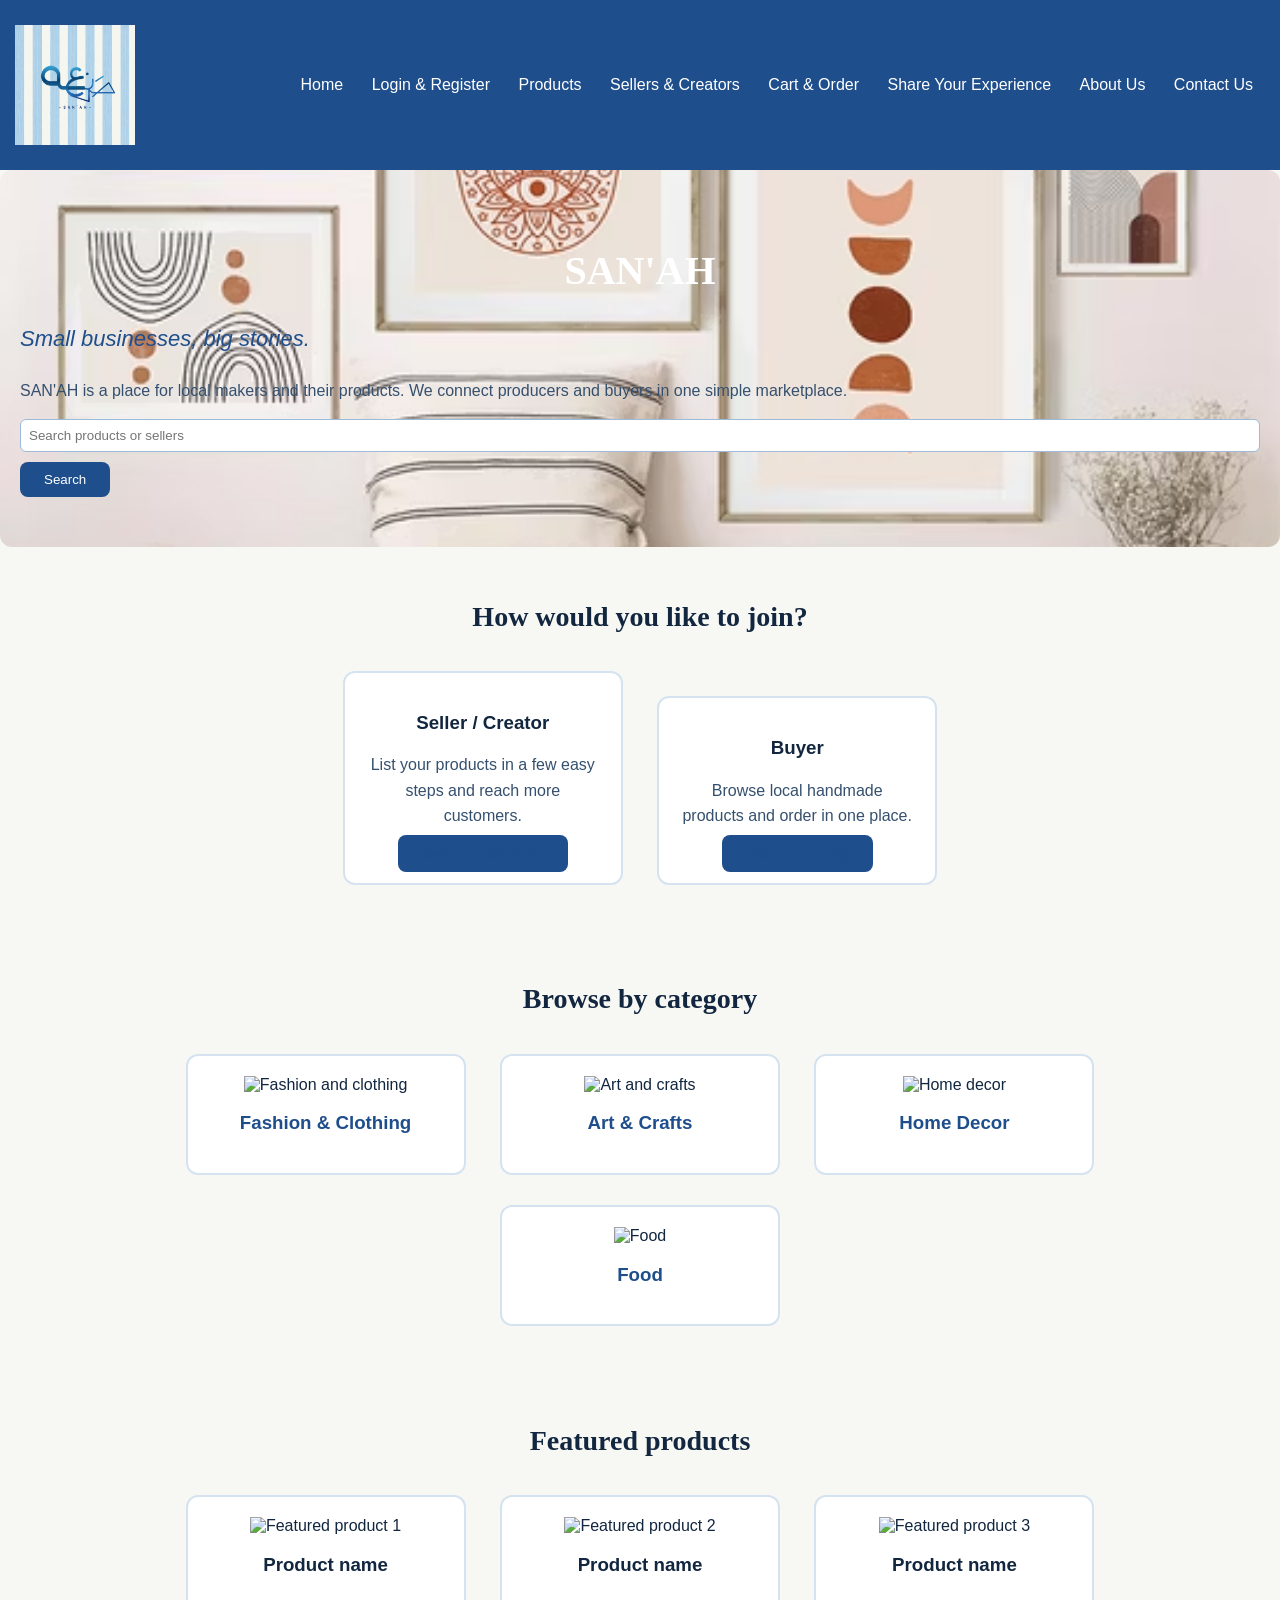
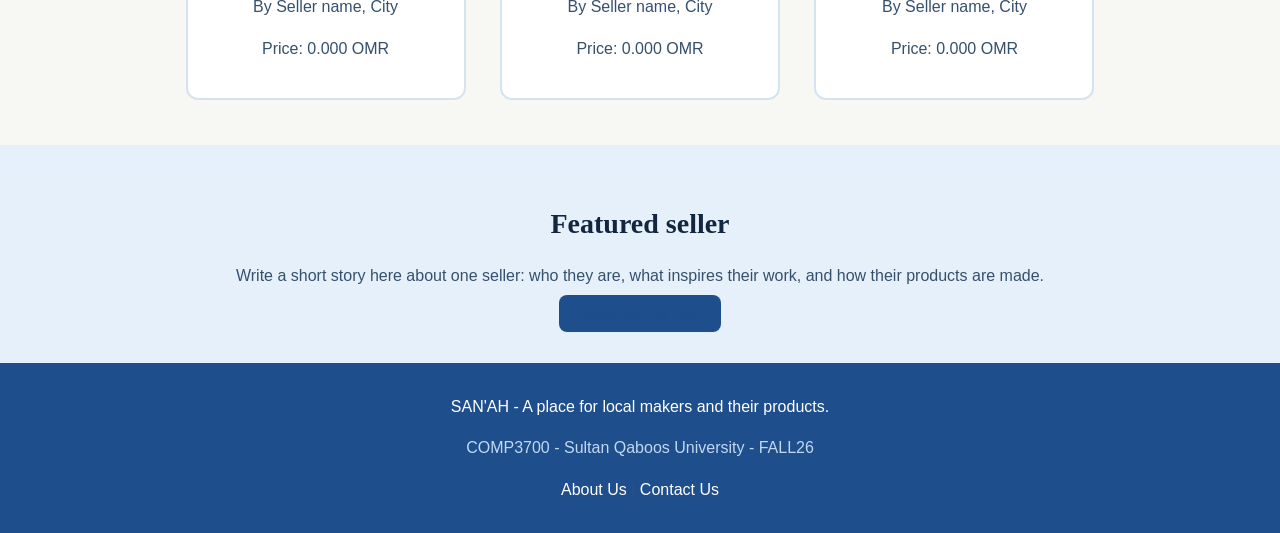
==== index.html @ ded49c96 "Add files via upload" ====
<!DOCTYPE html>
<html lang="en">
<head>
  <meta charset="UTF-8">
  <meta name="viewport" content="width=device-width, initial-scale=1">
  <title>SAN'AH - Home</title>
  
  <!-- CSS خارجي: الملف الذي كتبناه -->
  <link rel="stylesheet" href="style.css">

  <!-- CSS داخلي: تنسيق خاص بهذه الصفحة فقط -->
  <style>
    .slogan {
      font-size: 22px;
      color: #1F4E8C;
      font-style: italic;
    }
    .section {
      padding: 30px 20px;
      text-align: center;
    }
  </style>
</head>

<body>

  
  <header>
  <a href="index.html">
    <img id="logo" src="logo.png" alt="SAN'AH logo">
  </a>

  <nav>
    <ul>
      <li><a href="index.html">Home</a></li>
      <li><a href="login_and_register.html">Login &amp; Register</a></li>
      <li><a href="products.html">Products</a></li>
      <li><a href="sellers_and_creators.html">Sellers &amp; Creators</a></li>
      <li><a href="cart_and_order.html">Cart &amp; Order</a></li>
      <li><a href="share_your_experience.html">Share Your Experience</a></li>
      <li><a href="about_us.html">About Us</a></li>
      <li><a href="contact_us.html">Contact Us</a></li>
    </ul>
  </nav>
</header>

  <!-- ========== Main Part ========== -->
  <div class="title-box">
    <h1>SAN'AH</h1>
    <p class="slogan">Small businesses, big stories.</p>
    <p>
      SAN'AH is a place for local makers and their products. We connect
      producers and buyers in one simple marketplace.
    </p>

    <!-- نموذج البحث: يرسل البيانات إلى httpbin -->
    <form action="https://httpbin.org/get" method="get">
      <input type="text" name="search" placeholder="Search products or sellers">
      <input type="submit" value="Search">
    </form>
  </div>

  <!-- ========== بطاقتا الدخول ========== -->
  <div class="section">
    <h2>How would you like to join?</h2>

    <div class="card">
      <h3>Seller / Creator</h3>
      <p>List your products in a few easy steps and reach more customers.</p>
      <a class="button" href="login.html">Sell with SAN'AH</a>
    </div>

    <div class="card">
      <h3>Buyer</h3>
      <p>Browse local handmade products and order in one place.</p>
      <a class="button" href="login.html">Start shopping</a>
    </div>
  </div>

  <!-- ========== التصنيفات ========== -->
  <div class="section">
    <h2>Browse by category</h2>

    <div class="card">
      <img src="images/fashion.jpg" alt="Fashion and clothing">
      <h3><a href="products.html">Fashion &amp; Clothing</a></h3>
    </div>

    <div class="card">
      <img src="images/art.jpg" alt="Art and crafts">
      <h3><a href="products.html">Art &amp; Crafts</a></h3>
    </div>

    <div class="card">
      <img src="images/decor.jpg" alt="Home decor">
      <h3><a href="products.html">Home Decor</a></h3>
    </div>

    <div class="card">
      <img src="images/food.jpg" alt="Food">
      <h3><a href="products.html">Food</a></h3>
    </div>
  </div>

  <!-- ========== المنتجات المميزة ========== -->
  <div class="section">
    <h2>Featured products</h2>

    <div class="card">
      <img src="images/product1.jpg" alt="Featured product 1">
      <h3>Product name</h3>
      <p>By Seller name, City</p>
      <p>Price: 0.000 OMR</p>
    </div>

    <div class="card">
      <img src="images/product2.jpg" alt="Featured product 2">
      <h3>Product name</h3>
      <p>By Seller name, City</p>
      <p>Price: 0.000 OMR</p>
    </div>

    <div class="card">
      <img src="images/product3.jpg" alt="Featured product 3">
      <h3>Product name</h3>
      <p>By Seller name, City</p>
      <p>Price: 0.000 OMR</p>
    </div>
  </div>

  <!-- ========== Featured seller ========== -->
  <div class="hero">
    <h2>Featured seller</h2>
    <p>
      Write a short story here about one seller: who they are, what inspires
      their work, and how their products are made.
    </p>
    <a class="button" href="sellers.html">Meet our sellers</a>
  </div>

  <!-- ========== Footer ========== -->
  <footer>
    <p style="color: #FFFFFF;">SAN'AH - A place for local makers and their products.</p>
    <p style="color: #BFD9F2;">COMP3700 - Sultan Qaboos University - FALL26</p>
    <p><a href="about.html">About Us</a> | <a href="contact.html">Contact Us</a></p>
  </footer>

</body>
</html>
---- style.css ----
/* ==========================================
   SAN'AH - ملف التنسيق (نسخة مبسطة)
   يُضاف في كل صفحة:
   <link rel="stylesheet" href="style.css">
   ========================================== */

/* 1) Universal selector: يطبق على كل العناصر */
* {
  box-sizing: border-box;
}

.title-box {
  background-image: url("title-bg.jpg");
  background-size: cover;
  background-position: center;
  background-repeat: no-repeat;
  background-color: #1F4E8C;
  padding: 50px 20px;
  border-radius: 12px;
}

.title-box h1 {
  color: #FFFFFF;
}

/* 2) Element selector: يطبق على وسم HTML */
body {
  font-family: Arial, sans-serif;   /* خط */
  font-size: 16px;
  color: #12263F;                   /* لون */
  background-color: #F7F8F4;        /* خلفية */
  margin: 0;
}

h1 {
  font-family: Georgia, serif;
  font-size: 40px;
  color: #1F4E8C;
  text-align: center;               /* نص */
}

h2 {
  font-family: Georgia, serif;
  font-size: 28px;
  color: #12263F;
}

p {
  line-height: 1.6;
  color: #35506E;
}

img {
  max-width: 100%;
  height: auto;
}

/* 3) ID selector: يطبق على عنصر واحد id="logo" */
#logo {
  width: 120px;
  margin: 10px auto;
  display: block;
}

/* 4) Class selector: يطبق على أي عنصر class="card" */
.card {
  background-color: #FFFFFF;
  border: 2px solid #D5E3F1;
  border-radius: 12px;
  padding: 20px;
  margin: 15px;
  width: 280px;
  display: inline-block;
}

.hero {
  background-color: #E6F0FA;
  padding: 40px 20px;
  text-align: center;
}

.button {
  background-color: #1F4E8C;
  color: #FFFFFF;
  padding: 10px 24px;
  border: none;
  border-radius: 8px;
}

/* 5) Grouping selector: عدة عناصر بنفس التنسيق */
header, footer {
  background-color: #1F4E8C;
  color: #FFFFFF;
  padding: 15px;
  text-align: center;
}

header {
  display: flex;
  align-items: center;
  justify-content: space-between;
  flex-wrap: wrap;
}

/* 6) Descendant selector: عنصر داخل عنصر آخر */
nav ul {
  list-style-type: none;            /* قائمة */
  margin: 0;
  padding: 0;
  text-align: center;
}

nav ul li {
  display: inline-block;
  margin: 0 12px;
}

/* 7) Attribute selector: حسب نوع الحقل */
input[type="text"], input[type="email"], textarea {
  width: 100%;
  padding: 8px;
  border: 1px solid #9DBBD9;
  border-radius: 6px;
  margin-bottom: 10px;
}

input[type="submit"] {
  background-color: #1F4E8C;
  color: #FFFFFF;
  padding: 10px 24px;
  border: none;
  border-radius: 8px;
}

/* 8) أحداث الروابط (Pseudo-class) */
a:link    { color: #1F4E8C; text-decoration: none; }        /* رابط عادي */
a:visited { color: #6B4FA0; }                               /* بعد الزيارة */
a:hover   { color: #12263F; text-decoration: underline; }   /* عند تمرير الماوس */
a:active  { color: #7FA6CC; }                               /* عند الضغط */

/* روابط القائمة والتذييل بلون أبيض */
header a:link, header a:visited, footer a:link, footer a:visited {
  color: #FFFFFF;
}

/* 9) Pseudo-element: إضافة نجمة بعد الحقل المطلوب */
.required::after {
  content: " *";
  color: red;
}

/* 10) الجداول */
table {
  width: 100%;
  border-collapse: collapse;
  background-color: #FFFFFF;
}

th {
  background-color: #1F4E8C;
  color: #FFFFFF;
  padding: 10px;
  border: 1px solid #9DBBD9;
}

td {
  padding: 10px;
  border: 1px solid #9DBBD9;
  text-align: center;
}

tr:nth-child(even) {
  background-color: #E6F0FA;
}

/* 11) تصميم متجاوب للجوال */
@media (max-width: 600px) {
  .card {
    width: 100%;
    margin: 10px 0;
  }
  nav ul li {
    display: block;
    margin: 8px 0;
  }
  h1 {
    font-size: 30px;
  }
}
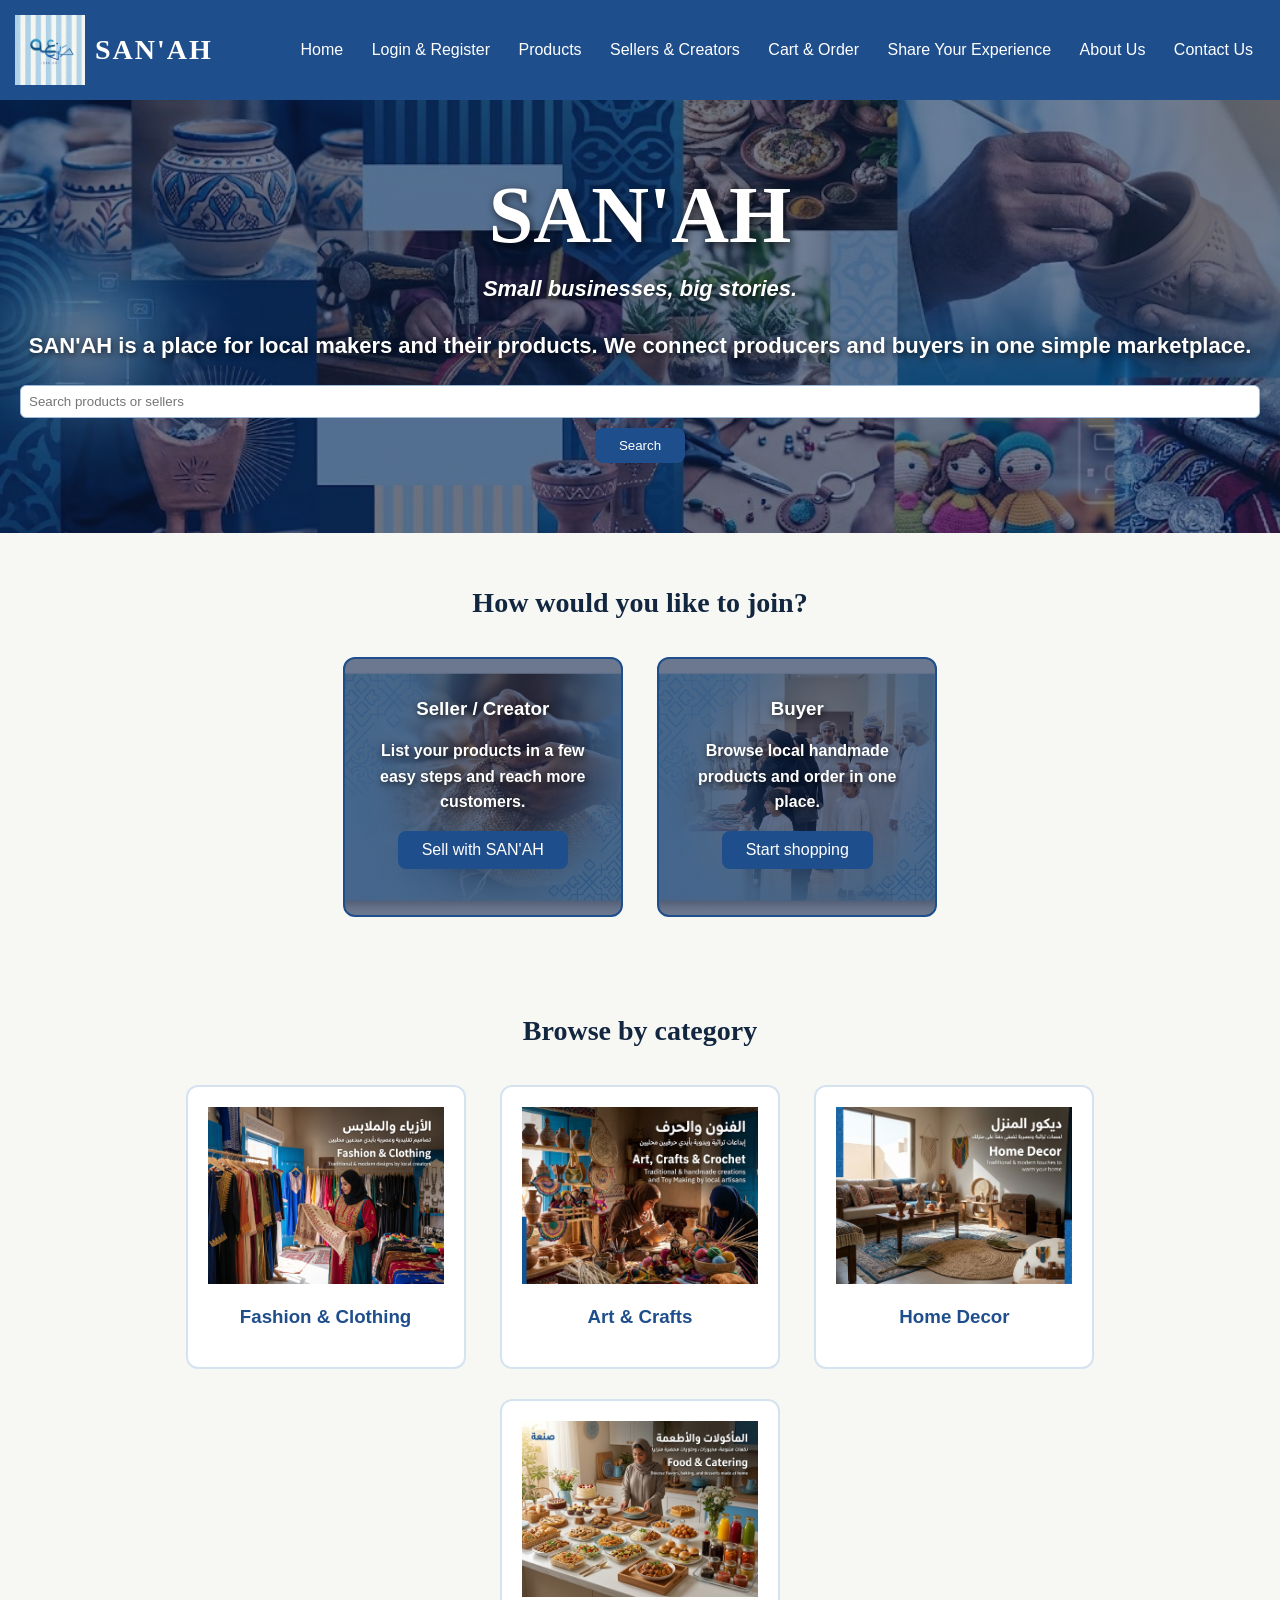
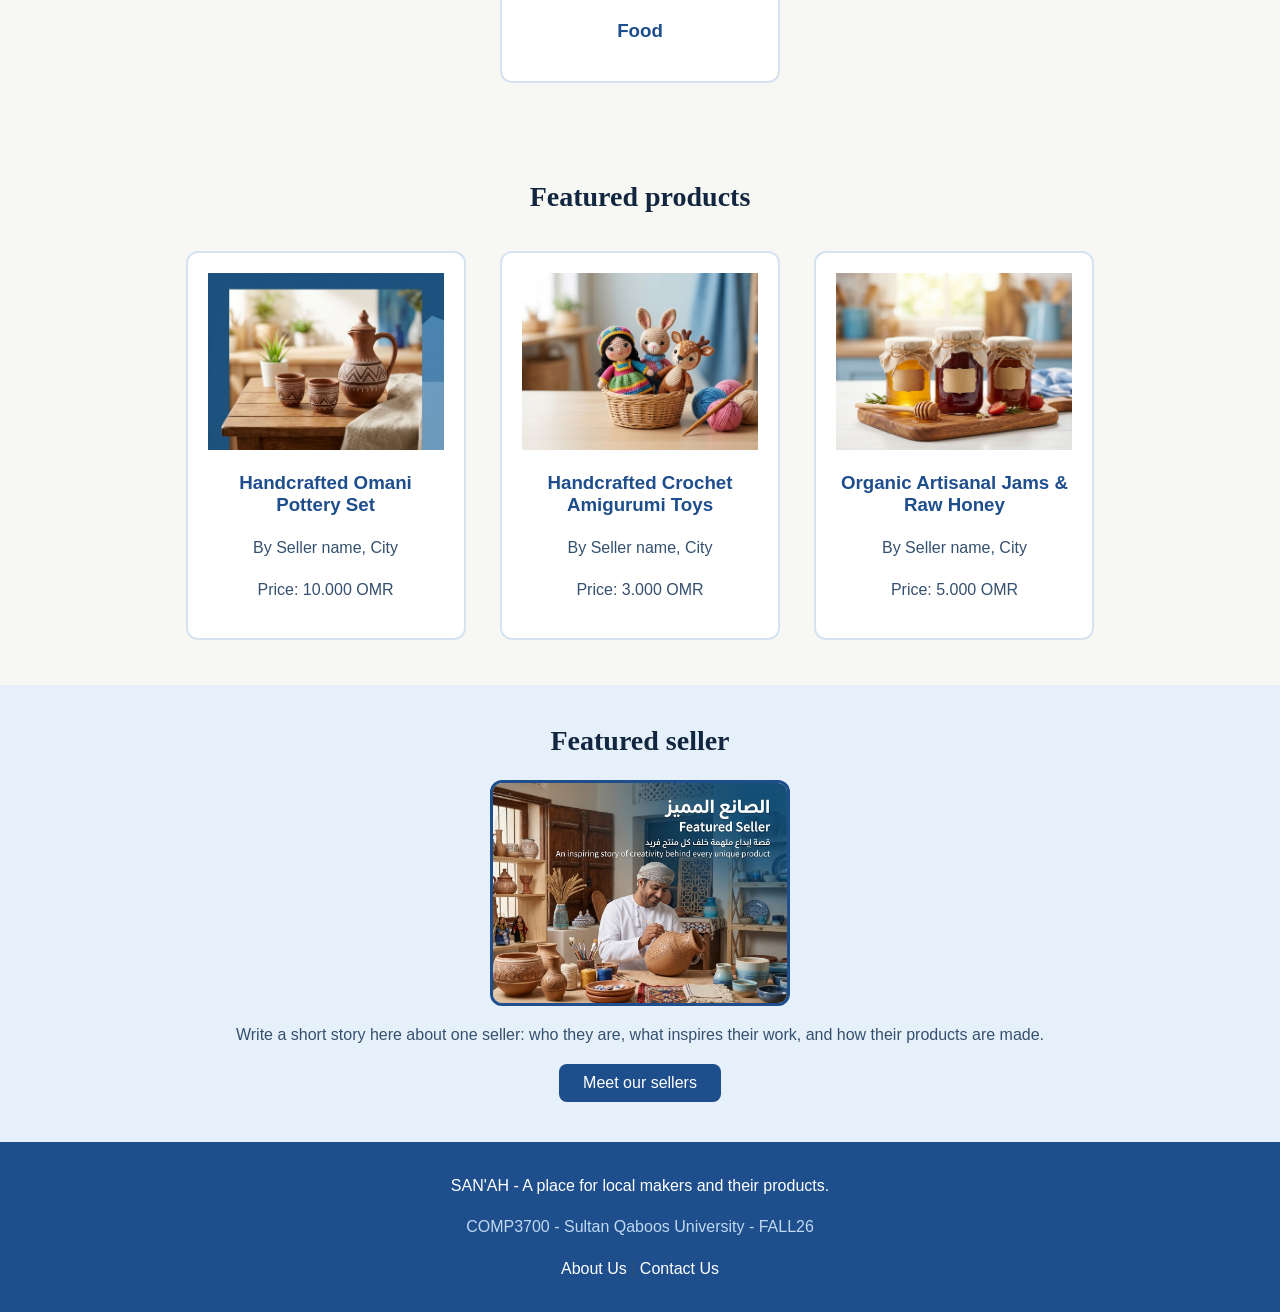
==== commit 6e0664c7: "Add files via upload" ====
--- a/index.html
+++ b/index.html
@@ -1,149 +1,176 @@
-<!DOCTYPE html>
-<html lang="en">
-<head>
-  <meta charset="UTF-8">
-  <meta name="viewport" content="width=device-width, initial-scale=1">
-  <title>SAN'AH - Home</title>
-  
-  <!-- CSS خارجي: الملف الذي كتبناه -->
-  <link rel="stylesheet" href="style.css">
-
-  <!-- CSS داخلي: تنسيق خاص بهذه الصفحة فقط -->
-  <style>
-    .slogan {
-      font-size: 22px;
-      color: #1F4E8C;
-      font-style: italic;
-    }
-    .section {
-      padding: 30px 20px;
-      text-align: center;
-    }
-  </style>
-</head>
-
-<body>
-
-  
-  <header>
-  <a href="index.html">
-    <img id="logo" src="logo.png" alt="SAN'AH logo">
-  </a>
-
-  <nav>
-    <ul>
-      <li><a href="index.html">Home</a></li>
-      <li><a href="login_and_register.html">Login &amp; Register</a></li>
-      <li><a href="products.html">Products</a></li>
-      <li><a href="sellers_and_creators.html">Sellers &amp; Creators</a></li>
-      <li><a href="cart_and_order.html">Cart &amp; Order</a></li>
-      <li><a href="share_your_experience.html">Share Your Experience</a></li>
-      <li><a href="about_us.html">About Us</a></li>
-      <li><a href="contact_us.html">Contact Us</a></li>
-    </ul>
-  </nav>
-</header>
-
-  <!-- ========== Main Part ========== -->
-  <div class="title-box">
-    <h1>SAN'AH</h1>
-    <p class="slogan">Small businesses, big stories.</p>
-    <p>
-      SAN'AH is a place for local makers and their products. We connect
-      producers and buyers in one simple marketplace.
-    </p>
-
-    <!-- نموذج البحث: يرسل البيانات إلى httpbin -->
-    <form action="https://httpbin.org/get" method="get">
-      <input type="text" name="search" placeholder="Search products or sellers">
-      <input type="submit" value="Search">
-    </form>
-  </div>
-
-  <!-- ========== بطاقتا الدخول ========== -->
-  <div class="section">
-    <h2>How would you like to join?</h2>
-
-    <div class="card">
-      <h3>Seller / Creator</h3>
-      <p>List your products in a few easy steps and reach more customers.</p>
-      <a class="button" href="login.html">Sell with SAN'AH</a>
-    </div>
-
-    <div class="card">
-      <h3>Buyer</h3>
-      <p>Browse local handmade products and order in one place.</p>
-      <a class="button" href="login.html">Start shopping</a>
-    </div>
-  </div>
-
-  <!-- ========== التصنيفات ========== -->
-  <div class="section">
-    <h2>Browse by category</h2>
-
-    <div class="card">
-      <img src="images/fashion.jpg" alt="Fashion and clothing">
-      <h3><a href="products.html">Fashion &amp; Clothing</a></h3>
-    </div>
-
-    <div class="card">
-      <img src="images/art.jpg" alt="Art and crafts">
-      <h3><a href="products.html">Art &amp; Crafts</a></h3>
-    </div>
-
-    <div class="card">
-      <img src="images/decor.jpg" alt="Home decor">
-      <h3><a href="products.html">Home Decor</a></h3>
-    </div>
-
-    <div class="card">
-      <img src="images/food.jpg" alt="Food">
-      <h3><a href="products.html">Food</a></h3>
-    </div>
-  </div>
-
-  <!-- ========== المنتجات المميزة ========== -->
-  <div class="section">
-    <h2>Featured products</h2>
-
-    <div class="card">
-      <img src="images/product1.jpg" alt="Featured product 1">
-      <h3>Product name</h3>
-      <p>By Seller name, City</p>
-      <p>Price: 0.000 OMR</p>
-    </div>
-
-    <div class="card">
-      <img src="images/product2.jpg" alt="Featured product 2">
-      <h3>Product name</h3>
-      <p>By Seller name, City</p>
-      <p>Price: 0.000 OMR</p>
-    </div>
-
-    <div class="card">
-      <img src="images/product3.jpg" alt="Featured product 3">
-      <h3>Product name</h3>
-      <p>By Seller name, City</p>
-      <p>Price: 0.000 OMR</p>
-    </div>
-  </div>
-
-  <!-- ========== Featured seller ========== -->
-  <div class="hero">
-    <h2>Featured seller</h2>
-    <p>
-      Write a short story here about one seller: who they are, what inspires
-      their work, and how their products are made.
-    </p>
-    <a class="button" href="sellers.html">Meet our sellers</a>
-  </div>
-
-  <!-- ========== Footer ========== -->
-  <footer>
-    <p style="color: #FFFFFF;">SAN'AH - A place for local makers and their products.</p>
-    <p style="color: #BFD9F2;">COMP3700 - Sultan Qaboos University - FALL26</p>
-    <p><a href="about.html">About Us</a> | <a href="contact.html">Contact Us</a></p>
-  </footer>
-
-</body>
+<!DOCTYPE html>
+<html lang="en">
+<head>
+  <meta charset="UTF-8">
+  <meta name="viewport" content="width=device-width, initial-scale=1">
+  <title>SAN'AH - Home</title>
+
+  <!-- External CSS: shared stylesheet used by all pages -->
+  <link rel="stylesheet" href="style.css">
+
+  <!-- Internal CSS: styles that apply to this page only -->
+  <style>
+    /* Slogan text under the site name */
+    .slogan {
+      font-size: 34px;
+      font-style: italic;
+      font-weight: bold;
+      color: #FFFFFF;
+    }
+    /* Spacing and centering for each content section */
+    .section {
+      padding: 30px 20px;
+      text-align: center;
+    }
+  </style>
+</head>
+
+<body>
+
+  <!-- ========== Header: logo + site name + navigation menu ========== -->
+  <header>
+    <!-- Logo and site name (clicking returns to the home page) -->
+    <a href="index.html" class="brand">
+      <img id="logo" src="logo.png" alt="SAN'AH logo">
+      <span>SAN'AH</span>
+    </a>
+
+    <!-- Navigation menu linking to all pages -->
+    <nav>
+      <ul>
+        <li><a href="index.html">Home</a></li>
+        <li><a href="login_and_register.html">Login &amp; Register</a></li>
+        <li><a href="product.html">Products</a></li>
+        <li><a href="creators.html">Sellers &amp; Creators</a></li>
+        <li><a href="cart_and_order.html">Cart &amp; Order</a></li>
+        <li><a href="share_your_experience.html">Share Your Experience</a></li>
+        <li><a href="about_us.html">About Us</a></li>
+        <li><a href="contact.html">Contact Us</a></li>
+      </ul>
+    </nav>
+  </header>
+
+  <!-- ========== Main banner: title, slogan, description, search ========== -->
+  <div class="title-box">
+    <h1>SAN'AH</h1>
+    <p class="slogan white-text">Small businesses, big stories.</p>
+    <p class="white-text">
+      SAN'AH is a place for local makers and their products. We connect
+      producers and buyers in one simple marketplace.
+    </p>
+
+    <!-- Search form: sends the data to httpbin.org -->
+    <form action="https://httpbin.org/get" method="get">
+      <input type="text" name="search" placeholder="Search products or sellers">
+      <input type="submit" value="Search">
+    </form>
+  </div>
+
+  <!-- ========== Entry cards: join as a seller or a buyer ========== -->
+  <div class="section">
+    <h2>How would you like to join?</h2>
+
+    <!-- Seller card -->
+    <div class="card card-seller">
+      <h3>Seller / Creator</h3>
+      <p>List your products in a few easy steps and reach more customers.</p>
+      <a class="button" href="seller_login.html">Sell with SAN'AH</a>
+    </div>
+
+    <!-- Buyer card -->
+    <div class="card card-buyer">
+      <h3>Buyer</h3>
+      <p>Browse local handmade products and order in one place.</p>
+      <a class="button" href="buyer_login.html">Start shopping</a>
+    </div>
+  </div>
+
+  <!-- ========== Product categories ========== -->
+  <div class="section">
+    <h2>Browse by category</h2>
+
+    <!-- Category 1: Fashion -->
+    <div class="card">
+      <img src="fashion.jpg" alt="Fashion and clothing">
+      <h3><a href="product.html">Fashion &amp; Clothing</a></h3>
+    </div>
+
+    <!-- Category 2: Art and crafts -->
+    <div class="card">
+      <img src="art.jpg" alt="Art and crafts">
+      <h3><a href="product.html">Art &amp; Crafts</a></h3>
+    </div>
+
+    <!-- Category 3: Home decor -->
+    <div class="card">
+      <img src="decor.jpg" alt="Home decor">
+      <h3><a href="product.html">Home Decor</a></h3>
+    </div>
+
+    <!-- Category 4: Food -->
+    <div class="card">
+      <img src="food.jpg" alt="Food">
+      <h3><a href="product.html">Food</a></h3>
+    </div>
+  </div>
+
+  <!-- ========== Featured products (each card links to the Products page) ========== -->
+  <div class="section">
+    <h2>Featured products</h2>
+
+    <!-- Product 1 -->
+    <a class="card-link" href="product.html">
+      <div class="card">
+        <img src="product1.jpg" alt="Featured product 1">
+        <h3>Handcrafted Omani Pottery Set</h3>
+        <p>By Seller name, City</p>
+        <p>Price: 10.000 OMR</p>
+      </div>
+    </a>
+
+    <!-- Product 2 -->
+    <a class="card-link" href="product.html">
+      <div class="card">
+        <img src="product2.jpg" alt="Featured product 2">
+        <h3>Handcrafted Crochet Amigurumi Toys</h3>
+        <p>By Seller name, City</p>
+        <p>Price: 3.000 OMR</p>
+      </div>
+    </a>
+
+    <!-- Product 3 -->
+    <a class="card-link" href="product.html">
+      <div class="card">
+        <img src="product3.jpg" alt="Featured product 3">
+        <h3>Organic Artisanal Jams &amp; Raw Honey</h3>
+        <p>By Seller name, City</p>
+        <p>Price: 5.000 OMR</p>
+      </div>
+    </a>
+  </div>
+
+  <!-- ========== Featured seller: photo, short story and link ========== -->
+  <div class="hero">
+    <h2>Featured seller</h2>
+
+    <!-- Seller photo -->
+    <img class="seller-img" src="seller.jpg" alt="Featured seller">
+
+    <!-- Seller story -->
+    <p>
+      Write a short story here about one seller: who they are, what inspires
+      their work, and how their products are made.
+    </p>
+    <a class="button" href="creators.html">Meet our sellers</a>
+  </div>
+
+  <!-- ========== Footer: project info and quick links ========== -->
+  <footer>
+    <!-- Inline CSS: style written directly on the element -->
+    <p style="color: #FFFFFF;">SAN'AH - A place for local makers and their products.</p>
+    <p style="color: #BFD9F2;">COMP3700 - Sultan Qaboos University - FALL26</p>
+    <p><a href="about_us.html">About Us</a> | <a href="contact.html">Contact Us</a></p>
+  </footer>
+
+</body>
 </html>
--- a/style.css
+++ b/style.css
@@ -1,34 +1,43 @@
 /* ==========================================
-   SAN'AH - ملف التنسيق (نسخة مبسطة)
-   يُضاف في كل صفحة:
+   SAN'AH - Main stylesheet (simplified version)
+   Add this line inside <head> on every page:
    <link rel="stylesheet" href="style.css">
    ========================================== */
 
-/* 1) Universal selector: يطبق على كل العناصر */
+/* 1) Universal selector: applies to every element on the page */
 * {
-  box-sizing: border-box;
-}
-
+  box-sizing: border-box;   /* padding and border are included in the element width */
+}
+
+/* ---------- Main banner (title box) ---------- */
+
+/* Banner with a dark overlay on top of a background image */
 .title-box {
-  background-image: url("title-bg.jpg");
-  background-size: cover;
-  background-position: center;
-  background-repeat: no-repeat;
-  background-color: #1F4E8C;
-  padding: 50px 20px;
-  border-radius: 12px;
-}
-
+  background-image: linear-gradient(rgba(10, 30, 70, 0.55), rgba(10, 30, 70, 0.55)),
+                    url("title-bg.jpg");
+  background-size: cover;          /* image fills the whole box */
+  background-position: center;     /* image stays centered */
+  background-color: #1F4E8C;       /* fallback color if the image fails to load */
+  padding: 70px 20px;
+  text-align: center;
+}
+
+/* Site name inside the banner: large, white, with a shadow for clarity */
 .title-box h1 {
-  color: #FFFFFF;
-}
-
-/* 2) Element selector: يطبق على وسم HTML */
+  font-family: Georgia, "Times New Roman", serif;
+  font-size: 80px;
+  font-weight: bold;
+  color: #FFFFFF;
+  text-shadow: 2px 3px 8px rgba(0, 0, 0, 0.7);
+  margin: 0;
+}
+
+/* 2) Element selectors: apply to every HTML tag of that type */
 body {
-  font-family: Arial, sans-serif;   /* خط */
+  font-family: Arial, sans-serif;   /* font */
   font-size: 16px;
-  color: #12263F;                   /* لون */
-  background-color: #F7F8F4;        /* خلفية */
+  color: #12263F;                   /* text color */
+  background-color: #F7F8F4;        /* page background */
   margin: 0;
 }
 
@@ -36,7 +45,7 @@
   font-family: Georgia, serif;
   font-size: 40px;
   color: #1F4E8C;
-  text-align: center;               /* نص */
+  text-align: center;               /* text alignment */
 }
 
 h2 {
@@ -46,39 +55,62 @@
 }
 
 p {
-  line-height: 1.6;
+  line-height: 1.6;                 /* space between lines */
   color: #35506E;
 }
 
+/* Paragraphs inside the banner: bold white text with a shadow */
+.title-box p {
+  font-family: Arial, sans-serif;
+  font-size: 22px;
+  font-weight: bold;
+  color: #FFFFFF;
+  text-align: center;
+  text-shadow: 1px 2px 6px rgba(0, 0, 0, 0.7);
+}
+
+/* Reusable class: white, bold, centered text */
+.white-text {
+  color: #FFFFFF;
+  font-weight: bold;
+  text-align: center;
+}
+
+/* Images never overflow their container */
 img {
   max-width: 100%;
   height: auto;
 }
 
-/* 3) ID selector: يطبق على عنصر واحد id="logo" */
+/* 3) ID selector: applies to the single element with id="logo" */
 #logo {
-  width: 120px;
-  margin: 10px auto;
+  width: 70px;
+  margin: 0;
   display: block;
 }
 
-/* 4) Class selector: يطبق على أي عنصر class="card" */
+/* 4) Class selectors: apply to any element with that class */
+
+/* White card used for categories, products and entry cards */
 .card {
   background-color: #FFFFFF;
   border: 2px solid #D5E3F1;
-  border-radius: 12px;
+  border-radius: 12px;              /* rounded corners */
   padding: 20px;
   margin: 15px;
   width: 280px;
-  display: inline-block;
-}
-
+  display: inline-block;            /* cards sit side by side */
+  position: relative;               /* positioning: lets the card move slightly on hover */
+}
+
+/* Light blue highlighted section (e.g. Featured seller) */
 .hero {
   background-color: #E6F0FA;
   padding: 40px 20px;
   text-align: center;
 }
 
+/* Blue button style for links */
 .button {
   background-color: #1F4E8C;
   color: #FFFFFF;
@@ -87,7 +119,7 @@
   border-radius: 8px;
 }
 
-/* 5) Grouping selector: عدة عناصر بنفس التنسيق */
+/* 5) Grouping selector: header and footer share the same style */
 header, footer {
   background-color: #1F4E8C;
   color: #FFFFFF;
@@ -95,27 +127,55 @@
   text-align: center;
 }
 
+/* Header layout: logo on the left, menu on the right, on the same line */
 header {
   display: flex;
+  align-items: center;              /* vertically centered */
+  justify-content: space-between;   /* logo left, menu right */
+  flex-wrap: wrap;                  /* menu moves below the logo on small screens */
+  position: sticky;                 /* positioning: header stays at the top while scrolling */
+  top: 0;                           /* sticks to the top edge of the screen */
+  z-index: 100;                     /* header stays above all other content */
+}
+
+/* Logo image and site name sit side by side */
+.brand {
+  display: flex;
   align-items: center;
-  justify-content: space-between;
-  flex-wrap: wrap;
-}
-
-/* 6) Descendant selector: عنصر داخل عنصر آخر */
+  gap: 10px;                        /* space between logo and name */
+}
+
+/* Site name next to the logo */
+.brand span {
+  font-family: Georgia, serif;
+  font-size: 28px;
+  font-weight: bold;
+  letter-spacing: 2px;              /* space between letters */
+}
+
+/* 6) Descendant selectors: an element inside another element */
+
+/* Navigation list: remove bullets and default spacing */
 nav ul {
-  list-style-type: none;            /* قائمة */
+  list-style-type: none;            /* list: no bullets in the menu */
+  list-style-position: outside;     /* list: marker position (not shown for the menu) */
   margin: 0;
   padding: 0;
-  text-align: center;
-}
-
+  text-align: right;
+}
+
+/* Menu items sit in one row */
 nav ul li {
   display: inline-block;
   margin: 0 12px;
 }
 
-/* 7) Attribute selector: حسب نوع الحقل */
+/* Underline a menu link when the mouse is over it */
+nav ul li a:hover {
+  text-decoration: underline;
+}
+
+/* 7) Attribute selectors: select inputs by their type */
 input[type="text"], input[type="email"], textarea {
   width: 100%;
   padding: 8px;
@@ -124,6 +184,7 @@
   margin-bottom: 10px;
 }
 
+/* Submit button style */
 input[type="submit"] {
   background-color: #1F4E8C;
   color: #FFFFFF;
@@ -132,30 +193,113 @@
   border-radius: 8px;
 }
 
-/* 8) أحداث الروابط (Pseudo-class) */
-a:link    { color: #1F4E8C; text-decoration: none; }        /* رابط عادي */
-a:visited { color: #6B4FA0; }                               /* بعد الزيارة */
-a:hover   { color: #12263F; text-decoration: underline; }   /* عند تمرير الماوس */
-a:active  { color: #7FA6CC; }                               /* عند الضغط */
-
-/* روابط القائمة والتذييل بلون أبيض */
+/* 8) Child selector (>): only direct children are selected */
+
+/* Heading directly inside a highlighted section has no extra top space */
+.hero > h2 {
+  margin-top: 0;
+}
+
+/* 9) Adjacent sibling selector (+): the element right after another one */
+
+/* Paragraph right after the banner title gets a small top space */
+.title-box h1 + p {
+  margin-top: 10px;
+}
+
+/* ---------- Seller / Buyer entry cards ---------- */
+
+/* Shared style for both cards */
+.card-seller, .card-buyer {
+  background-size: cover;
+  background-position: center;
+  background-color: #1F4E8C;        /* fallback color */
+  border-color: #1F4E8C;
+  min-height: 260px;
+  vertical-align: top;              /* both cards align on the same line */
+}
+
+/* Seller card background image with a dark overlay */
+.card-seller {
+  background-image: linear-gradient(rgba(10, 30, 70, 0.6), rgba(10, 30, 70, 0.6)),
+                    url("seller-bg.jpg");
+}
+
+/* Buyer card background image with a dark overlay */
+.card-buyer {
+  background-image: linear-gradient(rgba(10, 30, 70, 0.6), rgba(10, 30, 70, 0.6)),
+                    url("buyer-bg.jpg");
+}
+
+/* White bold text so it is readable over the images */
+.card-seller h3, .card-seller p,
+.card-buyer h3, .card-buyer p {
+  color: #FFFFFF;
+  font-weight: bold;
+  text-shadow: 1px 2px 6px rgba(0, 0, 0, 0.7);
+}
+
+/* ---------- Buttons and card links ---------- */
+
+/* Keep button text white (normal and visited link) */
+a.button:link, a.button:visited {
+  color: #FFFFFF;
+  background-color: #1F4E8C;
+  display: inline-block;
+}
+
+/* Darker blue button when the mouse is over it */
+a.button:hover {
+  background-color: #163A6B;
+  text-decoration: none;
+}
+
+/* Clickable cards: no underline on the text inside */
+a.card-link:link, a.card-link:visited, a.card-link:hover {
+  text-decoration: none;
+}
+
+/* Card border turns blue and the card lifts a little when the mouse is over it */
+.card:hover {
+  border-color: #1F4E8C;
+  top: -3px;                        /* positioning: moves up 3px from its normal place */
+}
+
+/* Featured seller photo: centered with rounded corners and a blue border */
+.seller-img {
+  width: 300px;
+  max-width: 100%;
+  border-radius: 12px;
+  border: 3px solid #1F4E8C;
+  margin: 15px auto;                /* "auto" centers the image horizontally */
+  display: block;
+}
+
+/* 10) Hyperlink events (pseudo-classes) */
+a:link    { color: #1F4E8C; text-decoration: none; }        /* normal link */
+a:visited { color: #6B4FA0; }                               /* link already visited */
+a:hover   { color: #12263F; text-decoration: underline; }   /* mouse is over the link */
+a:active  { color: #7FA6CC; }                               /* link is being clicked */
+
+/* Header and footer links are white to match the blue background */
 header a:link, header a:visited, footer a:link, footer a:visited {
   color: #FFFFFF;
 }
 
-/* 9) Pseudo-element: إضافة نجمة بعد الحقل المطلوب */
+/* 11) Pseudo-element: adds a red star after a required field label */
 .required::after {
   content: " *";
   color: red;
 }
 
-/* 10) الجداول */
+/* 12) Tables */
 table {
   width: 100%;
-  border-collapse: collapse;
+  border-collapse: collapse;        /* removes gaps between cell borders */
   background-color: #FFFFFF;
 }
 
+/* Table header cells */
 th {
   background-color: #1F4E8C;
   color: #FFFFFF;
@@ -163,27 +307,430 @@
   border: 1px solid #9DBBD9;
 }
 
+/* Table data cells */
 td {
   padding: 10px;
   border: 1px solid #9DBBD9;
   text-align: center;
 }
 
+/* Wrapper: centers the table and lets it scroll on small screens */
+.table-box {
+  max-width: 900px;
+  margin: 0 auto;
+  overflow-x: auto;
+}
+
+/* Roles table: separate borders with space between cells */
+.roles-table {
+  border-collapse: separate;
+  border-spacing: 4px;           /* space between cells */
+  border: 2px solid #1F4E8C;
+}
+
+/* Cells: padding and text alignment */
+.roles-table th, .roles-table td {
+  padding: 12px;
+  text-align: left;
+  border: 1px solid #9DBBD9;
+}
+
+/* Merged title row: centered, larger text */
+.roles-table tr:first-child th {
+  text-align: center;
+  font-size: 20px;
+  background-color: #163A6B;
+}
+
+/* Merged last row: light background, centered */
+.roles-table tr:last-child td {
+  text-align: center;
+  font-weight: bold;
+  background-color: #E6F0FA;
+}
+
+/* Every even row has a light blue background (striped rows) */
 tr:nth-child(even) {
   background-color: #E6F0FA;
 }
 
-/* 11) تصميم متجاوب للجوال */
+/* ---------- About Us layout ---------- */
+
+/* Row layout: image and text side by side */
+.story-box {
+  display: flex;
+  flex-wrap: wrap;                /* on phones the image goes above the text */
+  align-items: center;
+  justify-content: center;
+  gap: 30px;
+  max-width: 1000px;
+  margin: 0 auto;
+}
+
+/* Story image */
+.story-img {
+  width: 380px;
+  max-width: 100%;
+  border-radius: 12px;
+  border: 3px solid #1F4E8C;
+}
+
+/* Story text next to the image */
+.story-text {
+  width: 500px;
+  max-width: 100%;
+  text-align: left;
+}
+
+/* Row that holds the two cards; both cards get the same height */
+.vm-box {
+  display: flex;
+  flex-wrap: wrap;               /* cards stack on small screens */
+  justify-content: center;
+  align-items: stretch;          /* makes both cards equal in height */
+  gap: 20px;
+  max-width: 800px;
+  margin: 0 auto;
+}
+
+/* Same width for both cards, with left-aligned text */
+.vm-card {
+  width: 360px;
+  max-width: 100%;
+  margin: 0;
+  text-align: left;
+}
+
+/* Card titles stay centered */
+.vm-card h3 {
+  text-align: center;
+  margin-top: 0;
+}
+
+/* Remove extra paragraph spacing inside the cards */
+.vm-card p {
+  margin: 0;
+}
+
+/* ---------- Lists ---------- */
+
+/* Bullet list (unordered): square bullets placed outside the text */
+.vm-list {
+  list-style-type: square;          /* list: square bullets */
+  list-style-position: outside;     /* list: bullets sit outside the text block */
+  margin: 0;
+  padding-left: 20px;
+  line-height: 1.8;
+  color: #35506E;
+}
+
+/* Numbered list (ordered): use class="steps" on an <ol> */
+ol.steps {
+  list-style-type: decimal;         /* list: 1, 2, 3 ... */
+  list-style-position: inside;      /* list: numbers sit inside the text block */
+  padding-left: 0;
+  line-height: 1.8;
+  text-align: left;
+}
+
+/* Definition list: use <dl>, <dt> (term) and <dd> (description) */
+dl {
+  text-align: left;
+  max-width: 700px;
+  margin: 0 auto;
+}
+dt {
+  font-weight: bold;
+  color: #1F4E8C;
+  margin-top: 12px;
+}
+dd {
+  margin-left: 20px;
+  color: #35506E;
+}
+
+/* 13) Responsive design: styles for phones (screen width up to 600px) */
 @media (max-width: 600px) {
   .card {
-    width: 100%;
+    width: 100%;                    /* cards take the full width */
     margin: 10px 0;
   }
   nav ul li {
-    display: block;
+    display: block;                 /* menu items stack vertically */
     margin: 8px 0;
   }
   h1 {
     font-size: 30px;
   }
-}+  .title-box h1 {
+    font-size: 48px;                /* banner title is smaller on phones */
+  }
+}
+
+/* ==========================================
+   Pages added by the teammate: Contact Us, Sellers & Creators, Products
+   (colors unified with the site palette)
+   ========================================== */
+
+/* Contact Us Page */
+
+main{
+    max-width: 1000px;
+    margin: 40px auto;
+    padding: 25px;
+}
+
+.contact-form,
+.contact-info,
+.faq,
+.seller-guide {
+    background-color: #FFFFFF;
+    padding: 25px;
+    margin: 25px 0;
+    border-radius: 12px;
+    border: 1px solid #D5E3F1;
+}
+
+main h2{
+    color: #1F4E8C;
+    text-align: center;
+    font-size: 32px;
+}
+
+main h3{
+    color: #1F4E8C;
+    margin-bottom: 15px;
+}
+
+.contact-form form{
+    display: flex;
+    flex-direction: column;
+    gap: 10px;
+}
+.contact-form input,
+.contact-form textarea {
+    padding: 12px;
+    border: 1px solid #9DBBD9;
+    border-radius: 6px;
+    font-size: 16px;
+    width: 100%;
+    box-sizing: border-box;
+}
+.contact-form button{
+    background-color: #1F4E8C;
+    color: white;
+    padding: 12px;
+    border: none;
+    border-radius: 6px;
+    cursor: pointer;
+    font-size: 16px;
+}
+.contact-form button:hover{
+    background-color: #163A6B;
+}
+.contact-info a,
+.seller-guide a {
+    color: #1F4E8C;
+}
+.faq details{
+    padding: 12px;
+    margin: 10px 0;
+    border-bottom: 1px solid #D5E3F1;
+}
+.faq summary{
+    cursor: pointer;
+    font-weight: bold;
+    color: #1F4E8C;
+}
+.seller-guide ol {
+    line-height: 1.8;
+}
+@media (max-width: 600px){
+    main{
+        padding: 15px;
+        margin: 20px auto;
+    }
+    .contact-form,
+    .contact-info,
+    .faq,
+    .seller-guide{
+        padding: 18px;
+    }
+}
+
+
+
+/* Sellers & Creators Page */
+.creators-hero{
+    text-align: center;
+    padding: 40px 25px;
+    background-color: #E6F0FA;
+    border-radius: 12px;
+    margin-bottom: 25px;
+}
+.creator-button{
+    display: inline-block;
+    background-color: #1F4E8C;
+    color: white;
+    text-decoration: none;
+    padding: 12px 22px;
+    border-radius: 6px;
+    margin-top: 15px;
+}
+.creator-button:hover{
+    background-color: #163A6B;
+}
+.creator-benefits{
+    margin: 30px 0;
+}
+.benefit{
+    background-color: #E6F0FA;
+    border: 1px solid #D5E3F1;
+    border-radius: 10px;
+    padding: 20px;
+    margin: 15px 0;
+
+}
+.seller-registration{
+    background-color: #E6F0FA;
+    border: 1px solid #D5E3F1;
+    border-radius: 12px;
+    padding: 25px;
+    margin: 30px 0;
+}
+.seller-registration form{
+    display: flex;
+    flex-direction: column;
+    gap: 12px;
+
+}
+.seller-registration input:not([type="checkbox"]),
+.seller-registration select,
+.seller-registration textarea{
+    width:100%;
+    box-sizing: border-box;
+    padding: 12px;
+    border: 1px solid #9DBBD9;
+    border-radius: 6px;
+    font-size: 16px;
+}
+.seller-registration input:not([type="checkbox"]){
+    margin-right: 8px;
+}
+.seller-registration button{
+    background-color: #1F4E8C;
+    color: white;
+    padding: 13px;
+    border: none;
+    border-radius: 6px;
+    font-size: 16px;
+    cursor: pointer;
+}
+.seller-registration button:hover{
+    background-color: #163A6B;
+}
+@media (max-width: 600px){
+    .creators-hero,
+    .seller-registration{
+        padding: 18px;
+    }
+}
+
+/* Products Page */
+.products-hero{
+    text-align: center;
+    background-color: #E6F0FA;
+    padding: 40px 25px;
+    border-radius: 12px;
+    margin-bottom: 30px;
+}
+
+.products-hero h2,
+.product-categories h2,
+.products-section h2 {
+    color: #1F4E8C;
+    text-align: center;
+}
+
+.category-list{
+    display: flex;
+    justify-content: center;
+    flex-wrap: wrap;
+    gap: 12px;
+    margin: 20px 0 35px;
+}
+
+.category-list a{
+    color:#1F4E8C;
+    text-decoration: none;
+    border: 1px solid #9DBBD9;
+    border-radius: 20px;
+    padding: 10px 18px;
+    background-color: #E6F0FA;
+}
+.category-list a:hover{
+    background-color: #D5E3F1;
+}
+.product-grid{
+    display: grid;
+    grid-template-columns: repeat(2, minmax(0, 1fr));
+    gap: 22px;
+    margin-top: 25px;
+}
+.product-card{
+    background-color: #E6F0FA;
+    border: 1px solid #D5E3F1;
+    border-radius: 12px;
+    padding: 20px;
+    text-align: center;
+}
+.product-image{
+    min-height: 120px;
+    display: flex;
+    align-items: center;
+    justify-content: center;
+    background-color: #D5E3F1;
+    color: #1F4E8C;
+    border-radius: 8px;
+    font-weight: bold;
+    margin-bottom: 15px;
+}
+
+.product-card h3{
+    color: #1F4E8C;
+}
+.product-price{
+    font-weight: bold;
+    margin: 15px 0;
+}
+.product-card > a {
+    display: inline-block;
+    background-color: #1F4E8C;
+    color: white;
+    text-decoration: none;
+    padding: 10px 15px;
+    border-radius: 6px;
+}
+.product-card > a:hover{
+    background-color: #163A6B;
+}
+@media (max-width: 600px){
+    .product-grid{
+        grid-template-columns: 1fr;
+    }
+    .products-hero{
+        padding: 25px 15px;
+    }
+}
+.category-list img{
+  width: 100%;
+  height: 150px;
+  object-fit: cover;
+  border-radius: 10px;
+}
+.product-card img{
+  width: 100%;
+  height: 190px;
+  object-fit: cover;
+  border-radius: 10px;
+}
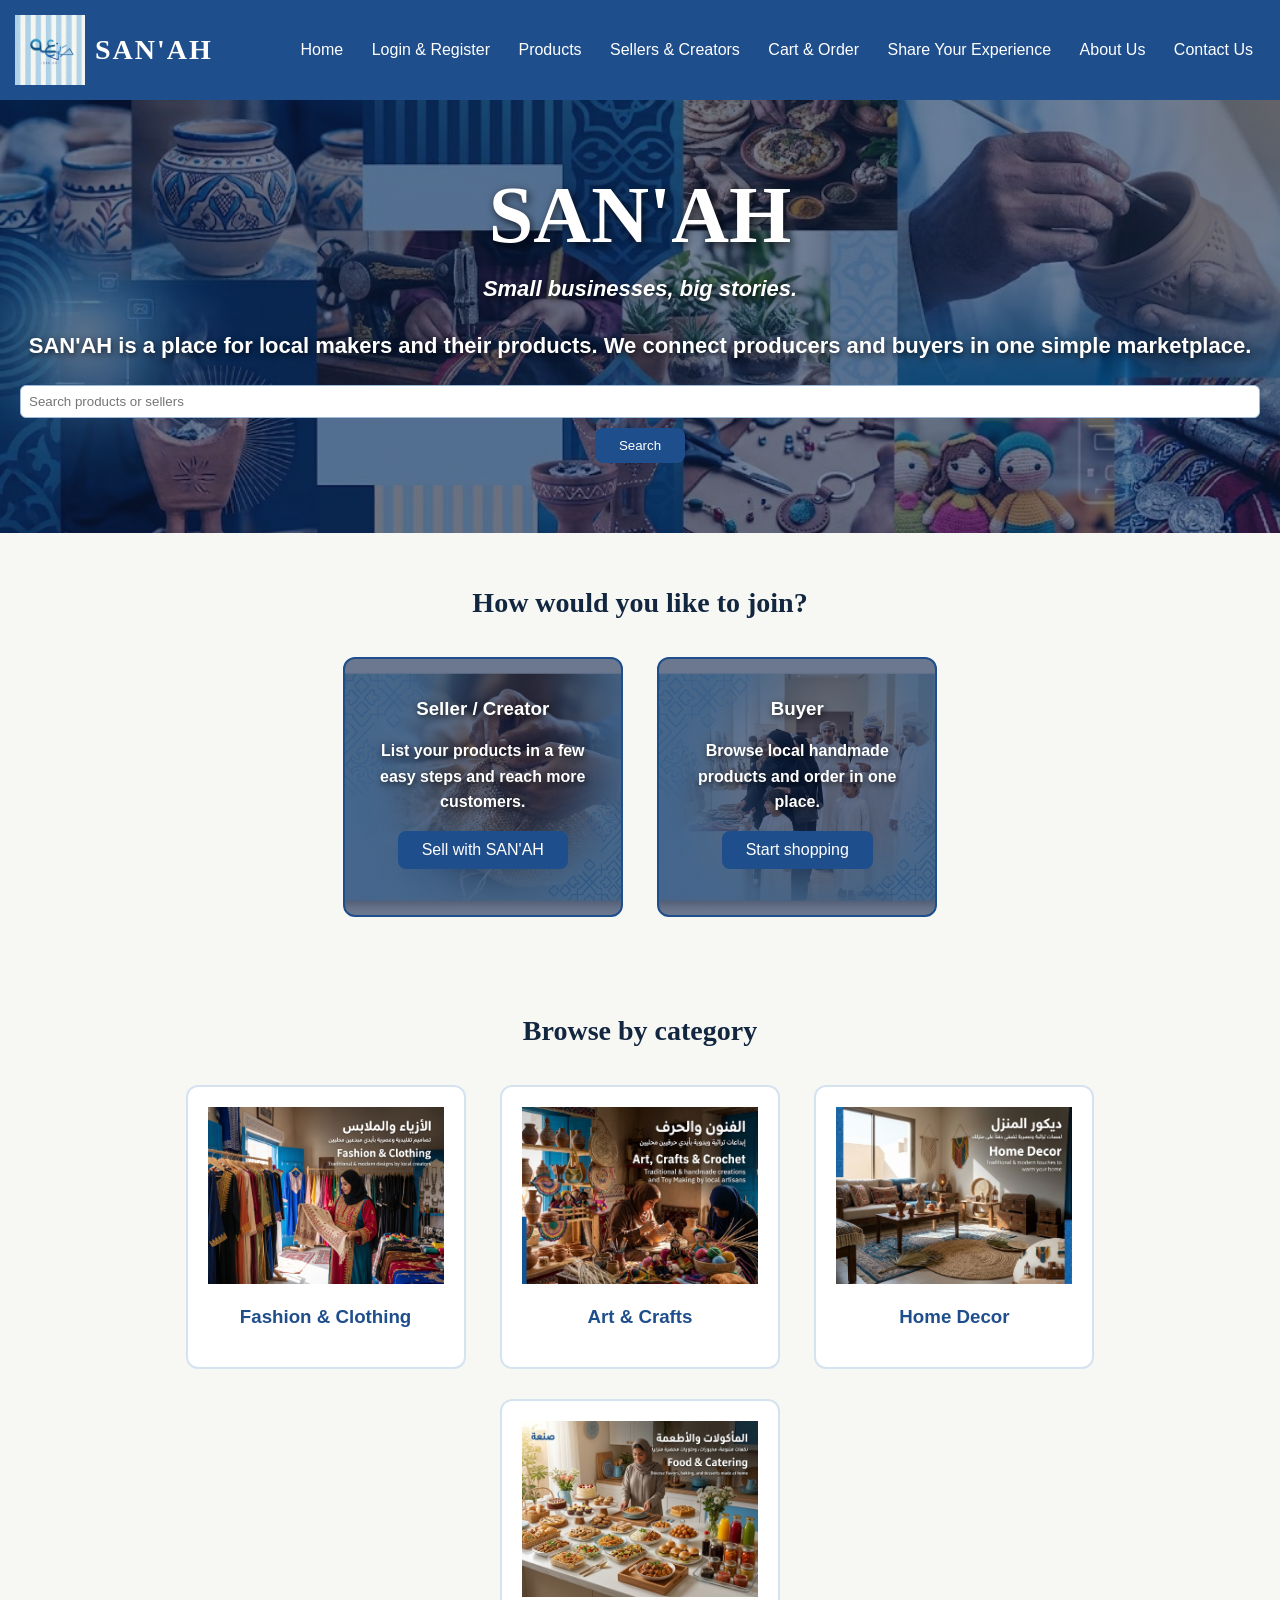
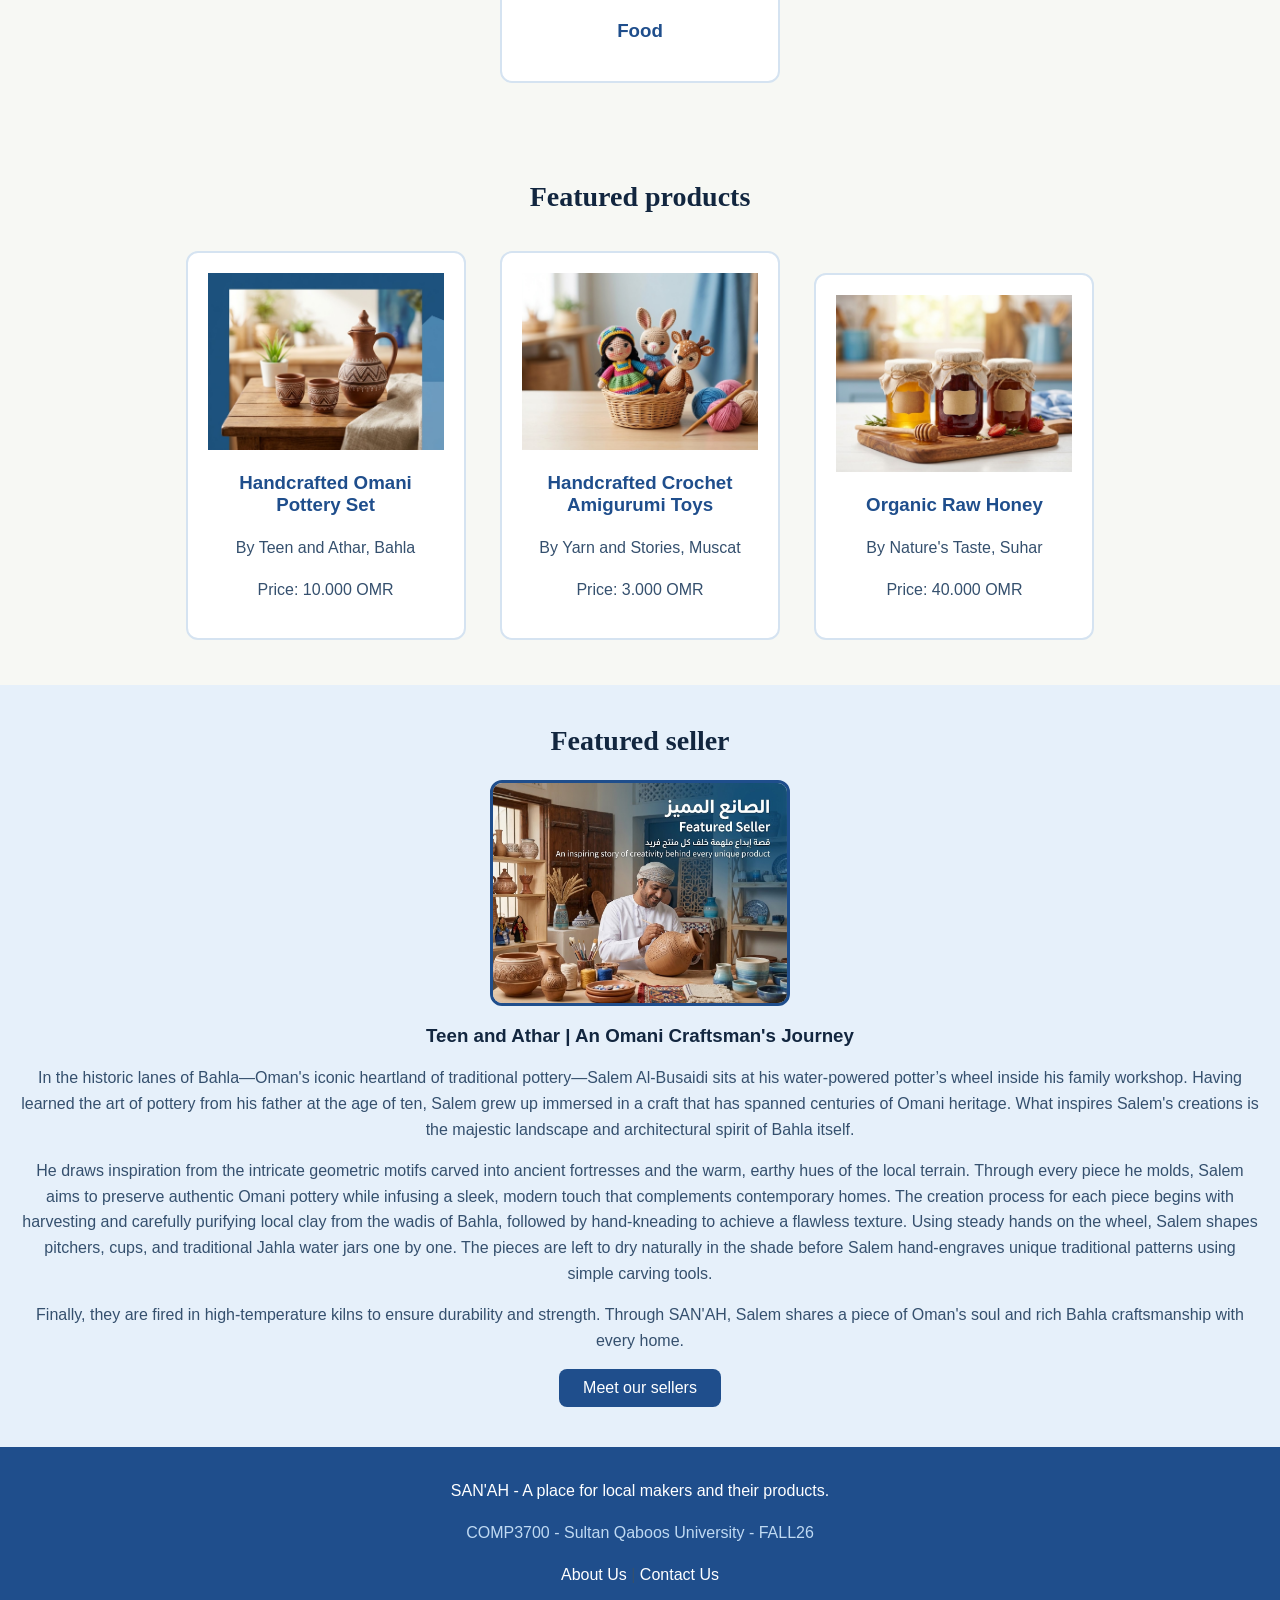
==== commit c2c7a0ec: "Revise product details and seller narrative in index.html Updated seller names, product descriptions" ====
--- a/index.html
+++ b/index.html
@@ -123,7 +123,7 @@
       <div class="card">
         <img src="product1.jpg" alt="Featured product 1">
         <h3>Handcrafted Omani Pottery Set</h3>
-        <p>By Seller name, City</p>
+        <p>By Teen and Athar, Bahla</p>
         <p>Price: 10.000 OMR</p>
       </div>
     </a>
@@ -133,7 +133,7 @@
       <div class="card">
         <img src="product2.jpg" alt="Featured product 2">
         <h3>Handcrafted Crochet Amigurumi Toys</h3>
-        <p>By Seller name, City</p>
+        <p>By Yarn and Stories, Muscat</p>
         <p>Price: 3.000 OMR</p>
       </div>
     </a>
@@ -142,9 +142,9 @@
     <a class="card-link" href="product.html">
       <div class="card">
         <img src="product3.jpg" alt="Featured product 3">
-        <h3>Organic Artisanal Jams &amp; Raw Honey</h3>
-        <p>By Seller name, City</p>
-        <p>Price: 5.000 OMR</p>
+        <h3>Organic Raw Honey</h3>
+        <p>By Nature's Taste, Suhar</p>
+        <p>Price: 40.000 OMR</p>
       </div>
     </a>
   </div>
@@ -157,9 +157,18 @@
     <img class="seller-img" src="seller.jpg" alt="Featured seller">
 
     <!-- Seller story -->
+    <h3>Teen and Athar | An Omani Craftsman's Journey</h3>
     <p>
-      Write a short story here about one seller: who they are, what inspires
-      their work, and how their products are made.
+      In the historic lanes of Bahla—Oman's iconic heartland of traditional pottery—Salem Al-Busaidi sits at his water-powered potter’s wheel inside his family workshop. 
+      Having learned the art of pottery from his father at the age of ten, Salem grew up immersed in a craft that has spanned centuries of Omani heritage.
+      What inspires Salem's creations is the majestic landscape and architectural spirit of Bahla itself.</p>
+    <p>He draws inspiration from the intricate geometric motifs carved into ancient fortresses and the warm, earthy hues of the local terrain. 
+      Through every piece he molds, Salem aims to preserve authentic Omani pottery while infusing a sleek, modern touch that complements contemporary homes.
+      The creation process for each piece begins with harvesting and carefully purifying local clay from the wadis of Bahla, followed by hand-kneading to achieve a flawless texture. 
+      Using steady hands on the wheel, Salem shapes pitchers, cups, and traditional Jahla water jars one by one. 
+      The pieces are left to dry naturally in the shade before Salem hand-engraves unique traditional patterns using simple carving tools.</p>
+    <p>Finally, they are fired in high-temperature kilns to ensure durability and strength.
+      Through SAN'AH, Salem shares a piece of Oman's soul and rich Bahla craftsmanship with every home.
     </p>
     <a class="button" href="creators.html">Meet our sellers</a>
   </div>
@@ -173,4 +182,4 @@
   </footer>
 
 </body>
-</html>+</html>
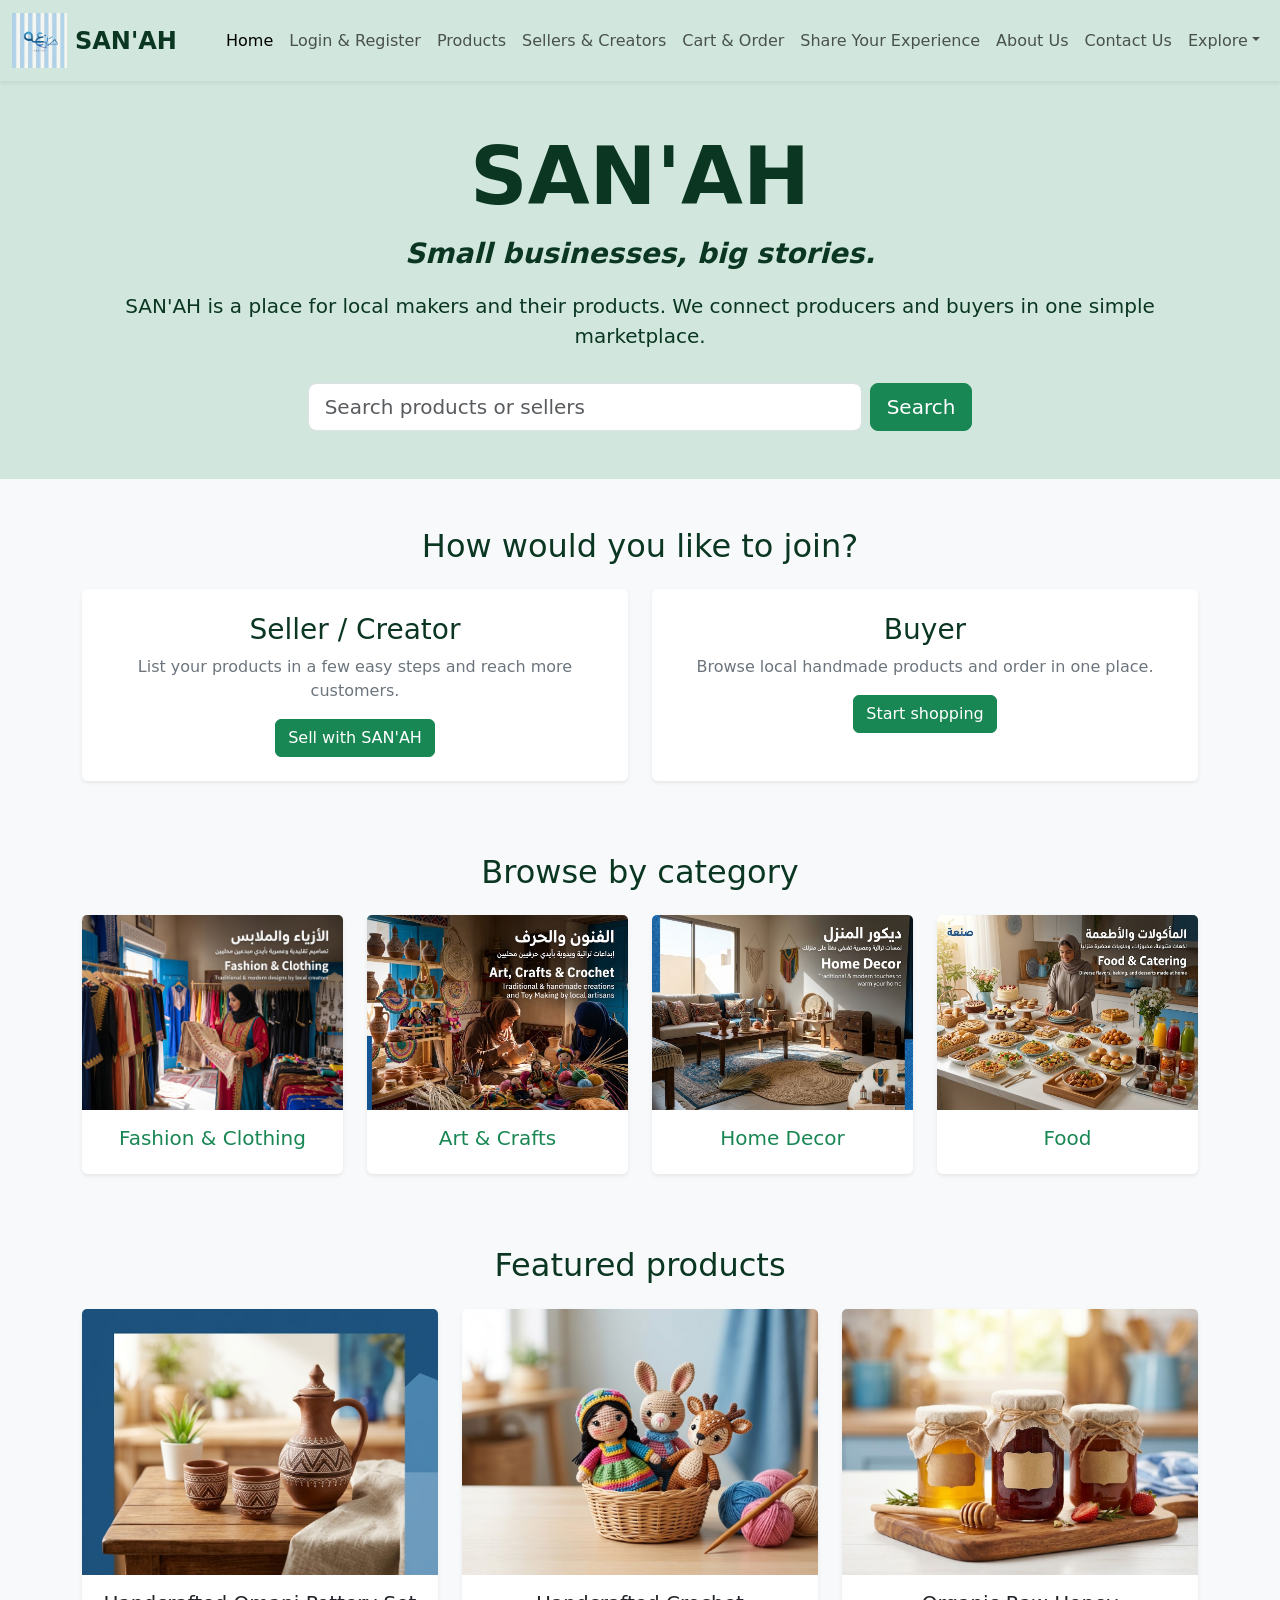
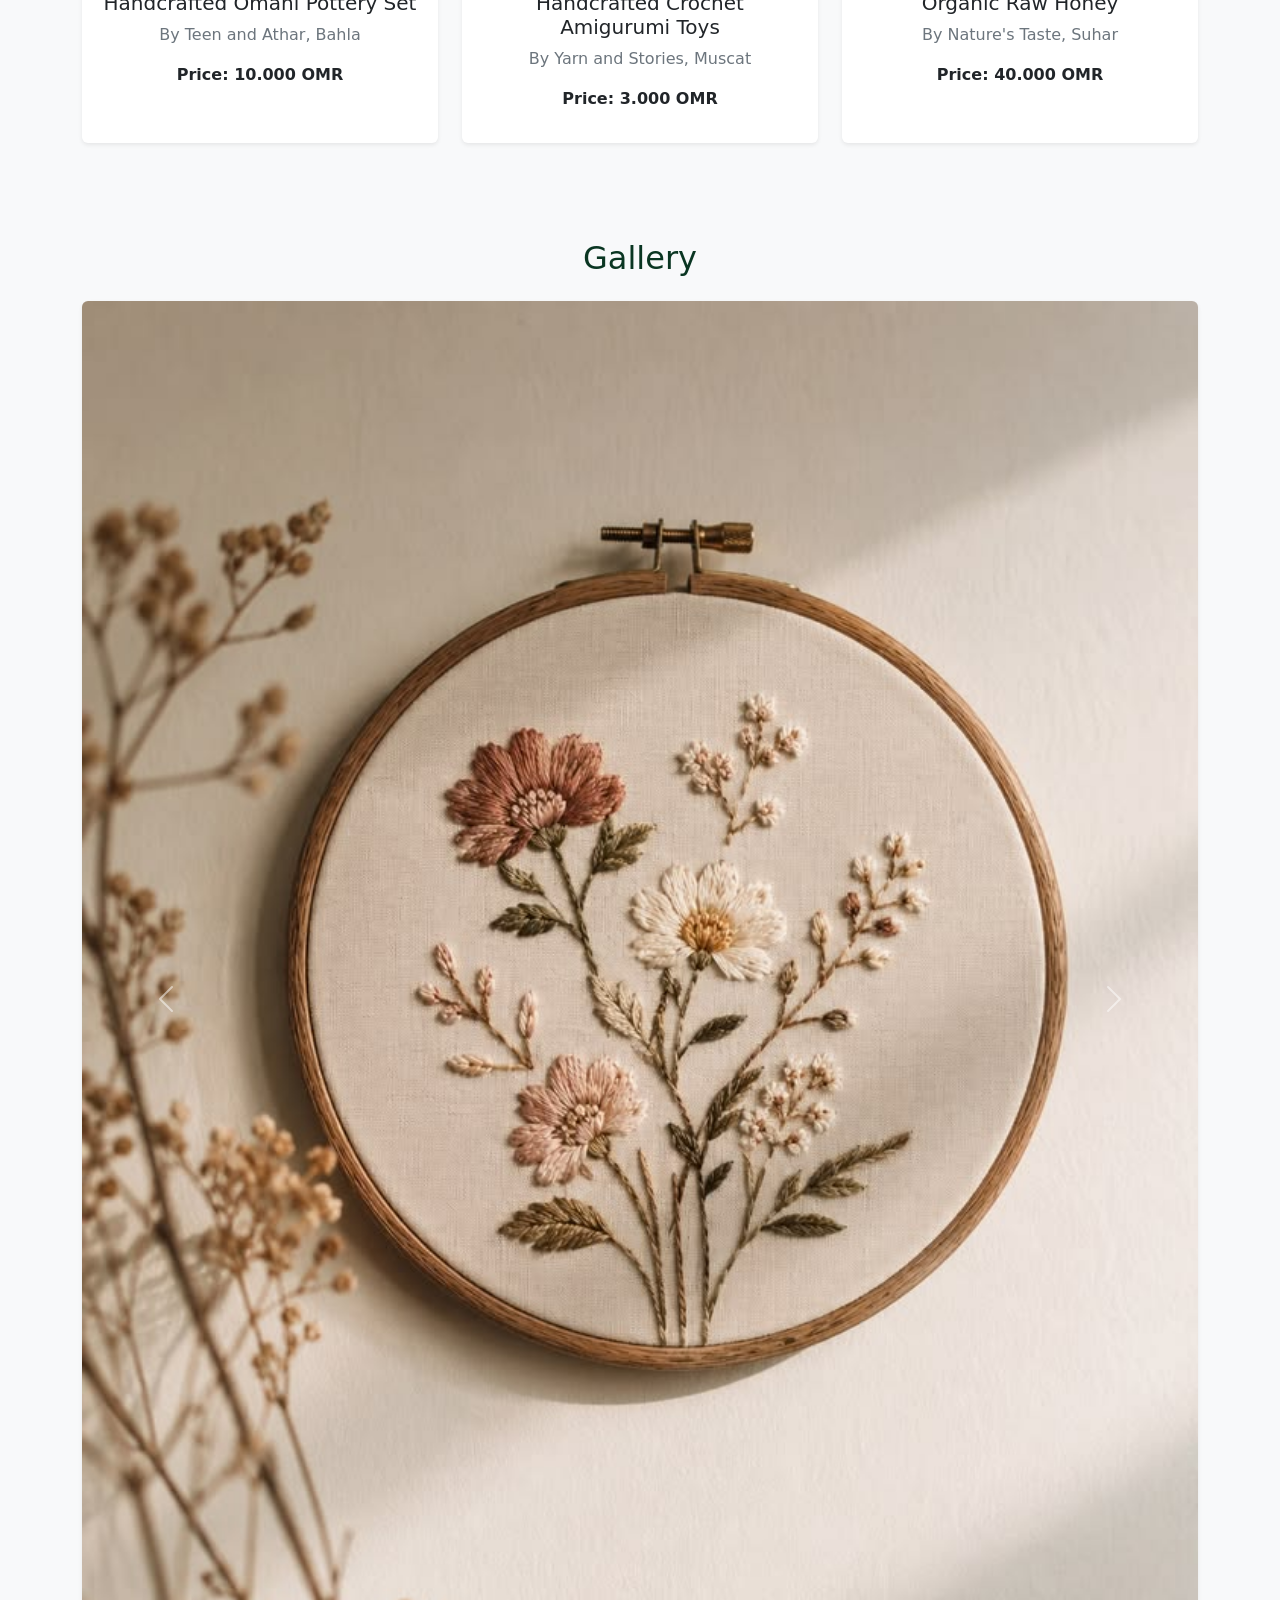
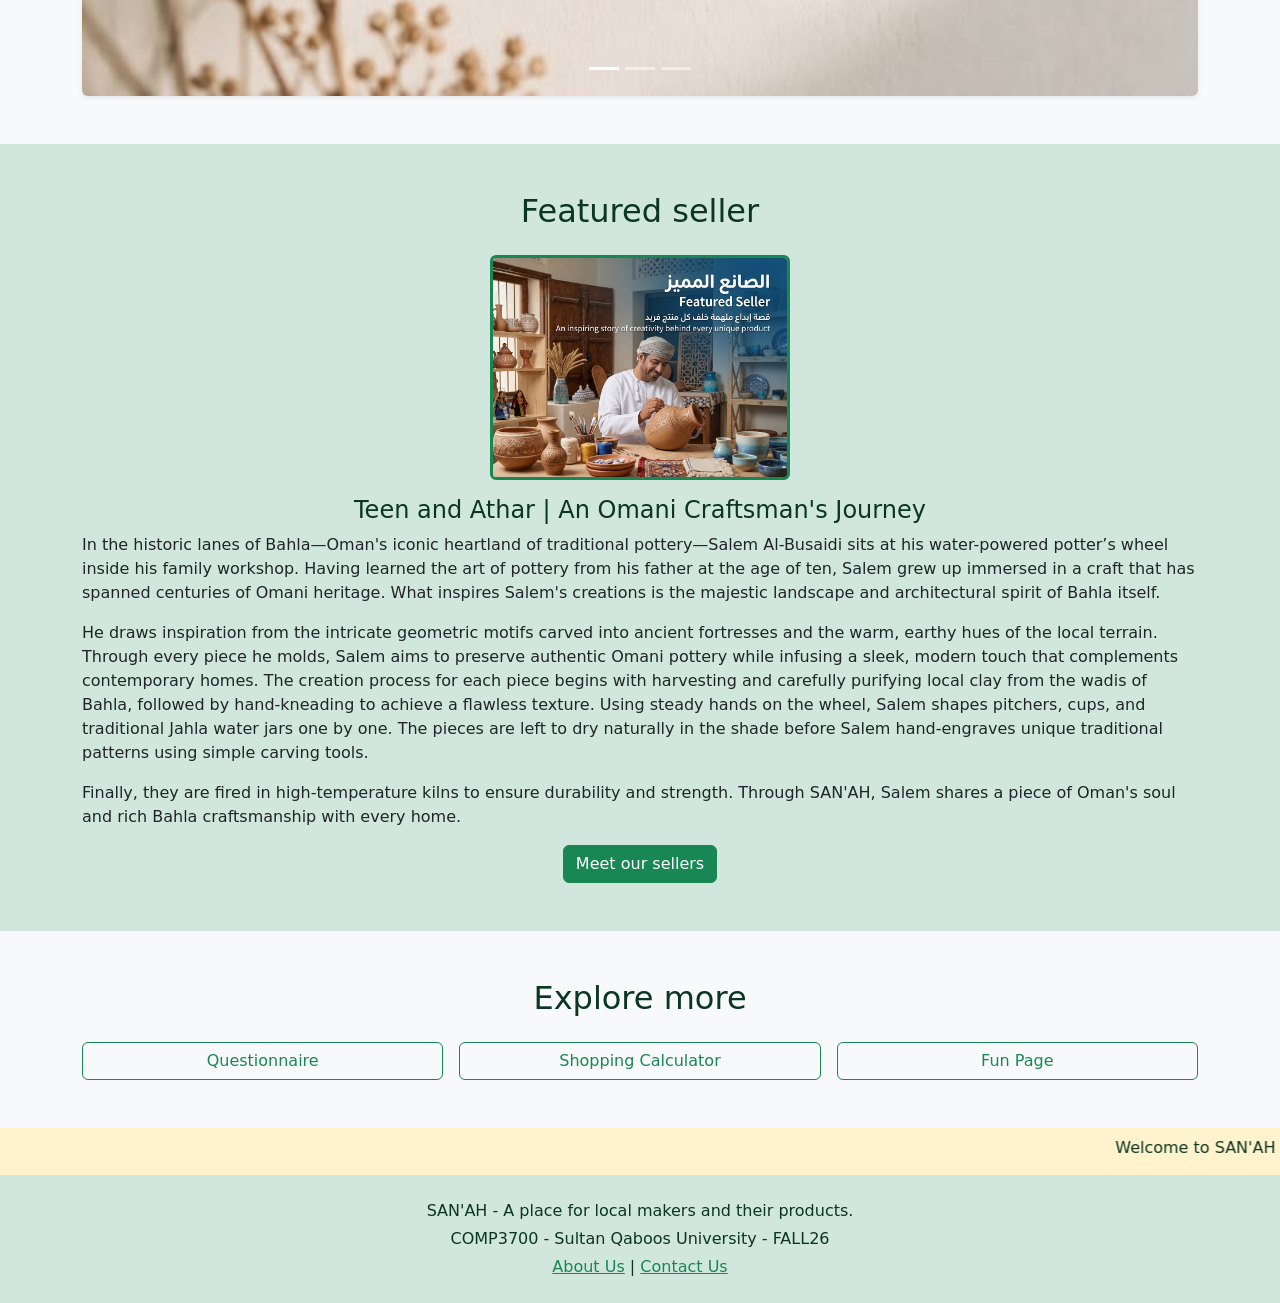
==== commit d969b1b3: "Add files via upload Add Part 3: Bootstrap and JavaScript  Signed-off-by: amna-alamri <amna2004alamr" ====
--- a/index.html
+++ b/index.html
@@ -5,181 +5,276 @@
   <meta name="viewport" content="width=device-width, initial-scale=1">
   <title>SAN'AH - Home</title>
 
-  <!-- External CSS: shared stylesheet used by all pages -->
-  <link rel="stylesheet" href="style.css">
-
-  <!-- Internal CSS: styles that apply to this page only -->
-  <style>
-    /* Slogan text under the site name */
-    .slogan {
-      font-size: 34px;
-      font-style: italic;
-      font-weight: bold;
-      color: #FFFFFF;
-    }
-    /* Spacing and centering for each content section */
-    .section {
-      padding: 30px 20px;
-      text-align: center;
-    }
-  </style>
+  <!-- Bootstrap 5 is the ONLY stylesheet used on this site -->
+  <link href="https://cdn.jsdelivr.net/npm/bootstrap@5.3.3/dist/css/bootstrap.min.css" rel="stylesheet">
+
 </head>
 
-<body>
-
-  <!-- ========== Header: logo + site name + navigation menu ========== -->
-  <header>
-    <!-- Logo and site name (clicking returns to the home page) -->
-    <a href="index.html" class="brand">
-      <img id="logo" src="logo.png" alt="SAN'AH logo">
-      <span>SAN'AH</span>
-    </a>
-
-    <!-- Navigation menu linking to all pages -->
-    <nav>
-      <ul>
-        <li><a href="index.html">Home</a></li>
-        <li><a href="login_and_register.html">Login &amp; Register</a></li>
-        <li><a href="product.html">Products</a></li>
-        <li><a href="creators.html">Sellers &amp; Creators</a></li>
-        <li><a href="cart_and_order.html">Cart &amp; Order</a></li>
-        <li><a href="share_your_experience.html">Share Your Experience</a></li>
-        <li><a href="about_us.html">About Us</a></li>
-        <li><a href="contact.html">Contact Us</a></li>
-      </ul>
-    </nav>
-  </header>
-
-  <!-- ========== Main banner: title, slogan, description, search ========== -->
-  <div class="title-box">
-    <h1>SAN'AH</h1>
-    <p class="slogan white-text">Small businesses, big stories.</p>
-    <p class="white-text">
-      SAN'AH is a place for local makers and their products. We connect
-      producers and buyers in one simple marketplace.
+<body class="bg-light">
+
+  <!-- Responsive Bootstrap navigation bar -->
+     <nav class="navbar navbar-expand-xl navbar-light bg-success-subtle sticky-top shadow-sm">
+    <div class="container-fluid">
+      <a class="navbar-brand d-flex align-items-center text-success-emphasis" href="index.html">
+        <img src="logo.png" alt="SAN'AH logo" width="55" height="55" class="me-2">
+        <span class="fw-bold fs-4">SAN'AH</span>
+      </a>
+      <button class="navbar-toggler" type="button" data-bs-toggle="collapse"
+              data-bs-target="#mainNavbar" aria-controls="mainNavbar"
+              aria-expanded="false" aria-label="Toggle navigation">
+        <span class="navbar-toggler-icon"></span>
+      </button>
+      <div class="collapse navbar-collapse" id="mainNavbar">
+        <ul class="navbar-nav ms-auto">
+          <li class="nav-item"><a class="nav-link active" href="index.html">Home</a></li>
+          <li class="nav-item"><a class="nav-link" href="login_and_register.html">Login &amp; Register</a></li>
+          <li class="nav-item"><a class="nav-link" href="product.html">Products</a></li>
+          <li class="nav-item"><a class="nav-link" href="creators.html">Sellers &amp; Creators</a></li>
+          <li class="nav-item"><a class="nav-link" href="cart_and_order.html">Cart &amp; Order</a></li>
+          <li class="nav-item"><a class="nav-link" href="share_your_experience.html">Share Your Experience</a></li>
+          <li class="nav-item"><a class="nav-link" href="about_us.html">About Us</a></li>
+          <li class="nav-item"><a class="nav-link" href="contact.html">Contact Us</a></li>
+          <li class="nav-item dropdown">
+            <a class="nav-link dropdown-toggle" href="#" role="button" data-bs-toggle="dropdown" aria-expanded="false">Explore</a>
+            <ul class="dropdown-menu dropdown-menu-end">
+            <li><a class="dropdown-item" href="questionnaire.html">Questionnaire</a></li>
+            <li><a class="dropdown-item" href="calculate.html">Shopping Calculator</a></li>
+            <li><a class="dropdown-item" href="funpage.html">Fun Page</a></li>
+            </ul>
+          </li>
+        </ul>
+      </div>
+    </div>
+  </nav>
+
+   <main>
+    <section class="bg-success-subtle text-success-emphasis text-center py-5">
+      <div class="container">
+        <h1 class="display-1 fw-bold">SAN'AH</h1>
+        <p class="fs-3 fw-semibold fst-italic">Small businesses, big stories.</p>
+        <p class="lead">
+          SAN'AH is a place for local makers and their products. We connect
+          producers and buyers in one simple marketplace.
+        </p>
+
+        <form class="row justify-content-center g-2 mt-4" action="https://httpbin.org/get" method="get">
+          <div class="col-12 col-md-6">
+            <label for="homeSearch" class="visually-hidden">Search products or sellers</label>
+            <input class="form-control form-control-lg" type="text" id="homeSearch"
+                  name="search" placeholder="Search products or sellers">
+          </div>
+          <div class="col-12 col-md-auto">
+            <button class="btn btn-success btn-lg w-100" type="submit">Search</button>
+          </div>
+        </form>
+      </div>
+    </section>
+
+    <section class="container py-5 text-center">
+      <h2 class="text-success-emphasis mb-4">How would you like to join?</h2>
+      <div class="row g-4 justify-content-center">
+        <div class="col-12 col-md-6">
+          <div class="card h-100 bg-white border-0 shadow-sm">
+            <div class="card-body p-4">
+              <h3 class="card-title text-success-emphasis">Seller / Creator</h3>
+              <p class="card-text text-secondary">List your products in a few easy steps and reach more customers.</p>
+              <a class="btn btn-success" href="seller_login.html">Sell with SAN'AH</a>
+            </div>
+          </div>
+        </div>
+        <div class="col-12 col-md-6">
+        <div class="card h-100 bg-white border-0 shadow-sm">
+          <div class="card-body p-4">
+            <h3 class="card-title text-success-emphasis">Buyer</h3>
+            <p class="card-text text-secondary">Browse local handmade products and order in one place.</p>
+            <a class="btn btn-success" href="buyer_login.html">Start shopping</a>
+          </div>
+        </div>
+      </div>
+    </div>
+      
+    </section>
+
+
+    <section class="container py-4 text-center">
+      <h2 class="text-success-emphasis mb-4">Browse by category</h2>
+      <div class="row g-4">
+        <div class="col-12 col-sm-6 col-lg-3">
+          <div class="card h-100 border-0 shadow-sm">
+            <img src="fashion.jpg" class="card-img-top" alt="Fashion and clothing">
+            <div class="card-body">
+               <h3 class="h5 card-title"><a class="link-success text-decoration-none" href="product.html">Fashion &amp; Clothing</a></h3>
+            </div>
+          </div>
+        </div>
+        <div class="col-12 col-sm-6 col-lg-3">
+          <div class="card h-100 border-0 shadow-sm">
+            <img src="art.jpg" class="card-img-top" alt="Art and crafts">
+            <div class="card-body">
+              <h3 class="h5 card-title"><a class="link-success text-decoration-none" href="product.html">Art &amp; Crafts</a></h3>
+            </div>
+          </div>
+        </div>
+
+        <div class="col-12 col-sm-6 col-lg-3">
+          <div class="card h-100 border-0 shadow-sm">
+            <img src="decor.jpg" class="card-img-top" alt="Home decor">
+            <div class="card-body">
+              <h3 class="h5 card-title"><a class="link-success text-decoration-none" href="product.html">Home Decor</a></h3>
+            </div>
+          </div>
+        </div>
+
+        <div class="col-12 col-sm-6 col-lg-3">
+          <div class="card h-100 border-0 shadow-sm">
+            <img src="food.jpg" class="card-img-top" alt="Food">
+            <div class="card-body">
+              <h3 class="h5 card-title"><a class="link-success text-decoration-none" href="product.html">Food</a></h3>
+            </div>
+          </div>
+        </div>
+      </div>
+    </section>
+    
+      
+    <section class="container py-5 text-center">
+      <h2 class="text-success-emphasis mb-4">Featured products</h2>
+      <div class="row g-4">
+        <div class="col-12 col-md-4">
+          <a href="product.html" class="text-decoration-none text-dark">
+            <div class="card h-100 border-0 shadow-sm">
+              <img src="product1.jpg" class="card-img-top" alt="Handcrafted Omani Pottery Set">
+              <div class="card-body">
+                <h3 class="h5 card-title">Handcrafted Omani Pottery Set</h3>
+                <p class="card-text text-secondary">By Teen and Athar, Bahla</p>
+                <p class="fw-bold">Price: 10.000 OMR</p>
+              </div>
+            </div>
+          </a>
+        </div>
+        <div class="col-12 col-md-4">
+        <a href="product.html" class="text-decoration-none text-dark">
+          <div class="card h-100 border-0 shadow-sm">
+            <img src="product2.jpg" class="card-img-top" alt="Handcrafted Crochet Amigurumi Toys">
+            <div class="card-body">
+              <h3 class="h5 card-title">Handcrafted Crochet Amigurumi Toys</h3>
+              <p class="card-text text-secondary">By Yarn and Stories, Muscat</p>
+              <p class="fw-bold">Price: 3.000 OMR</p>
+            </div>
+          </div>
+        </a>
+      </div>
+
+      <div class="col-12 col-md-4">
+        <a href="product.html" class="text-decoration-none text-dark">
+          <div class="card h-100 border-0 shadow-sm">
+            <img src="product3.jpg" class="card-img-top" alt="Organic Raw Honey">
+            <div class="card-body">
+              <h3 class="h5 card-title">Organic Raw Honey</h3>
+              <p class="card-text text-secondary">By Nature's Taste, Suhar</p>
+              <p class="fw-bold">Price: 40.000 OMR</p>
+            </div>
+          </div>
+        </a>
+      </div>
+    </div>
+    </section>
+
+    <section class="container py-5">
+      <h2 class="text-success-emphasis text-center mb-4">Gallery</h2>
+      <div id="sanahGallery" class="carousel slide" data-bs-ride="carousel" data-bs-interval="3000">
+        <div class="carousel-indicators">
+          <button type="button" data-bs-target="#sanahGallery" data-bs-slide-to="0" class="active" aria-current="true" aria-label="Slide 1"></button>
+          <button type="button" data-bs-target="#sanahGallery" data-bs-slide-to="1" aria-label="Slide 2"></button>
+          <button type="button" data-bs-target="#sanahGallery" data-bs-slide-to="2" aria-label="Slide 3"></button>
+        </div>
+
+        <div class="carousel-inner rounded shadow-sm">
+          <div class="carousel-item active">
+            <img src="handmade1.jpg" class="d-block w-100" alt="Handmade local craft">
+          </div>
+          <div class="carousel-item ">
+            <img src="fashion1.jpg" class="d-block w-100" alt="Local fashion product">
+          </div>
+          <div class="carousel-item ">
+            <img src="food1.jpg" class="d-block w-100" alt="Local food product">
+          </div>
+        </div>
+        
+        <button class="carousel-control-prev" type="button" data-bs-target="#sanahGallery" data-bs-slide="prev">
+          <span class="carousel-control-prev-icon" aria-hidden="true"></span>
+          <span class="visually-hidden">Previous</span>
+        </button>
+        <button class="carousel-control-next" type="button" data-bs-target="#sanahGallery" data-bs-slide="next">
+          <span class="carousel-control-next-icon" aria-hidden="true"></span>
+          <span class="visually-hidden">Next</span>
+        </button>
+      </div>
+    </section>
+    
+    <section class="container-fluid bg-success-subtle py-5">
+      <div class="container text-center">
+        <h2 class="text-success-emphasis mb-4">Featured seller</h2>
+        <img class="img-fluid rounded border border-3 border-success mb-3"
+             src="seller.jpg" alt="Featured seller" width="300">
+        <h3 class="h4 text-success-emphasis">Teen and Athar | An Omani Craftsman's Journey</h3>
+        <p class="text-start">
+          In the historic lanes of Bahla—Oman's iconic heartland of traditional pottery—Salem Al-Busaidi sits at his water-powered potter’s wheel inside his family workshop. 
+          Having learned the art of pottery from his father at the age of ten, Salem grew up immersed in a craft that has spanned centuries of Omani heritage.
+          What inspires Salem's creations is the majestic landscape and architectural spirit of Bahla itself.
+        </p>
+        <p class="text-start">
+          He draws inspiration from the intricate geometric motifs carved into ancient fortresses and the warm, earthy hues of the local terrain. 
+          Through every piece he molds, Salem aims to preserve authentic Omani pottery while infusing a sleek, modern touch that complements contemporary homes.
+          The creation process for each piece begins with harvesting and carefully purifying local clay from the wadis of Bahla, followed by hand-kneading to achieve a flawless texture. 
+          Using steady hands on the wheel, Salem shapes pitchers, cups, and traditional Jahla water jars one by one. 
+          The pieces are left to dry naturally in the shade before Salem hand-engraves unique traditional patterns using simple carving tools.</p>
+        <p class="text-start">
+          Finally, they are fired in high-temperature kilns to ensure durability and strength.
+          Through SAN'AH, Salem shares a piece of Oman's soul and rich Bahla craftsmanship with every home.
+        </p>
+
+        <a class="btn btn-success" href="creators.html">Meet our sellers</a>
+      </div>
+
+    </section>
+
+    <section class="container py-5 text-center">
+      <h2 class="text-success-emphasis mb-4">Explore more</h2>
+      <div class="row g-3 justify-content-center">
+        <div class="col-12 col-md-4">
+          <a class="btn btn-outline-success w-100" href="questionnaire.html">Questionnaire</a>
+        </div>
+        <div class="col-12 col-md-4">
+          <a class="btn btn-outline-success w-100" href="calculate.html">Shopping Calculator</a>
+        </div>
+        <div class="col-12 col-md-4">
+          <a class="btn btn-outline-success w-100" href="funpage.html">Fun Page</a>
+        </div>
+      </div>
+    </section>
+   </main>
+
+    
+   <div class="bg-warning-subtle text-success-emphasis py-2">
+    <marquee behavior="scroll" direction="left">
+      Welcome to SAN'AH -- Small businesses, big stories. Today is <span id="currentDateTime"></span>.
+    </marquee>
+   </div>
+
+  <!-- ========== Footer: project info and quick links ========== -->
+  <footer class="bg-success-subtle text-success-emphasis text-center py-4">
+    
+    <p class="mb-1">SAN'AH - A place for local makers and their products.</p>
+    <p class="mb-1">COMP3700 - Sultan Qaboos University - FALL26</p>
+    <p class="mb-0">
+      <a class="link-success" href="about_us.html">About Us</a> | 
+      <a class="link-success" href="contact.html">Contact Us</a>
     </p>
-
-    <!-- Search form: sends the data to httpbin.org -->
-    <form action="https://httpbin.org/get" method="get">
-      <input type="text" name="search" placeholder="Search products or sellers">
-      <input type="submit" value="Search">
-    </form>
-  </div>
-
-  <!-- ========== Entry cards: join as a seller or a buyer ========== -->
-  <div class="section">
-    <h2>How would you like to join?</h2>
-
-    <!-- Seller card -->
-    <div class="card card-seller">
-      <h3>Seller / Creator</h3>
-      <p>List your products in a few easy steps and reach more customers.</p>
-      <a class="button" href="seller_login.html">Sell with SAN'AH</a>
-    </div>
-
-    <!-- Buyer card -->
-    <div class="card card-buyer">
-      <h3>Buyer</h3>
-      <p>Browse local handmade products and order in one place.</p>
-      <a class="button" href="buyer_login.html">Start shopping</a>
-    </div>
-  </div>
-
-  <!-- ========== Product categories ========== -->
-  <div class="section">
-    <h2>Browse by category</h2>
-
-    <!-- Category 1: Fashion -->
-    <div class="card">
-      <img src="fashion.jpg" alt="Fashion and clothing">
-      <h3><a href="product.html">Fashion &amp; Clothing</a></h3>
-    </div>
-
-    <!-- Category 2: Art and crafts -->
-    <div class="card">
-      <img src="art.jpg" alt="Art and crafts">
-      <h3><a href="product.html">Art &amp; Crafts</a></h3>
-    </div>
-
-    <!-- Category 3: Home decor -->
-    <div class="card">
-      <img src="decor.jpg" alt="Home decor">
-      <h3><a href="product.html">Home Decor</a></h3>
-    </div>
-
-    <!-- Category 4: Food -->
-    <div class="card">
-      <img src="food.jpg" alt="Food">
-      <h3><a href="product.html">Food</a></h3>
-    </div>
-  </div>
-
-  <!-- ========== Featured products (each card links to the Products page) ========== -->
-  <div class="section">
-    <h2>Featured products</h2>
-
-    <!-- Product 1 -->
-    <a class="card-link" href="product.html">
-      <div class="card">
-        <img src="product1.jpg" alt="Featured product 1">
-        <h3>Handcrafted Omani Pottery Set</h3>
-        <p>By Teen and Athar, Bahla</p>
-        <p>Price: 10.000 OMR</p>
-      </div>
-    </a>
-
-    <!-- Product 2 -->
-    <a class="card-link" href="product.html">
-      <div class="card">
-        <img src="product2.jpg" alt="Featured product 2">
-        <h3>Handcrafted Crochet Amigurumi Toys</h3>
-        <p>By Yarn and Stories, Muscat</p>
-        <p>Price: 3.000 OMR</p>
-      </div>
-    </a>
-
-    <!-- Product 3 -->
-    <a class="card-link" href="product.html">
-      <div class="card">
-        <img src="product3.jpg" alt="Featured product 3">
-        <h3>Organic Raw Honey</h3>
-        <p>By Nature's Taste, Suhar</p>
-        <p>Price: 40.000 OMR</p>
-      </div>
-    </a>
-  </div>
-
-  <!-- ========== Featured seller: photo, short story and link ========== -->
-  <div class="hero">
-    <h2>Featured seller</h2>
-
-    <!-- Seller photo -->
-    <img class="seller-img" src="seller.jpg" alt="Featured seller">
-
-    <!-- Seller story -->
-    <h3>Teen and Athar | An Omani Craftsman's Journey</h3>
-    <p>
-      In the historic lanes of Bahla—Oman's iconic heartland of traditional pottery—Salem Al-Busaidi sits at his water-powered potter’s wheel inside his family workshop. 
-      Having learned the art of pottery from his father at the age of ten, Salem grew up immersed in a craft that has spanned centuries of Omani heritage.
-      What inspires Salem's creations is the majestic landscape and architectural spirit of Bahla itself.</p>
-    <p>He draws inspiration from the intricate geometric motifs carved into ancient fortresses and the warm, earthy hues of the local terrain. 
-      Through every piece he molds, Salem aims to preserve authentic Omani pottery while infusing a sleek, modern touch that complements contemporary homes.
-      The creation process for each piece begins with harvesting and carefully purifying local clay from the wadis of Bahla, followed by hand-kneading to achieve a flawless texture. 
-      Using steady hands on the wheel, Salem shapes pitchers, cups, and traditional Jahla water jars one by one. 
-      The pieces are left to dry naturally in the shade before Salem hand-engraves unique traditional patterns using simple carving tools.</p>
-    <p>Finally, they are fired in high-temperature kilns to ensure durability and strength.
-      Through SAN'AH, Salem shares a piece of Oman's soul and rich Bahla craftsmanship with every home.
-    </p>
-    <a class="button" href="creators.html">Meet our sellers</a>
-  </div>
-
-  <!-- ========== Footer: project info and quick links ========== -->
-  <footer>
-    <!-- Inline CSS: style written directly on the element -->
-    <p style="color: #FFFFFF;">SAN'AH - A place for local makers and their products.</p>
-    <p style="color: #BFD9F2;">COMP3700 - Sultan Qaboos University - FALL26</p>
-    <p><a href="about_us.html">About Us</a> | <a href="contact.html">Contact Us</a></p>
   </footer>
+  <script src="https://cdn.jsdelivr.net/npm/bootstrap@5.3.3/dist/js/bootstrap.bundle.min.js"></script>
+  
+  <script src="js/clock.js"></script>
 
 </body>
 </html>
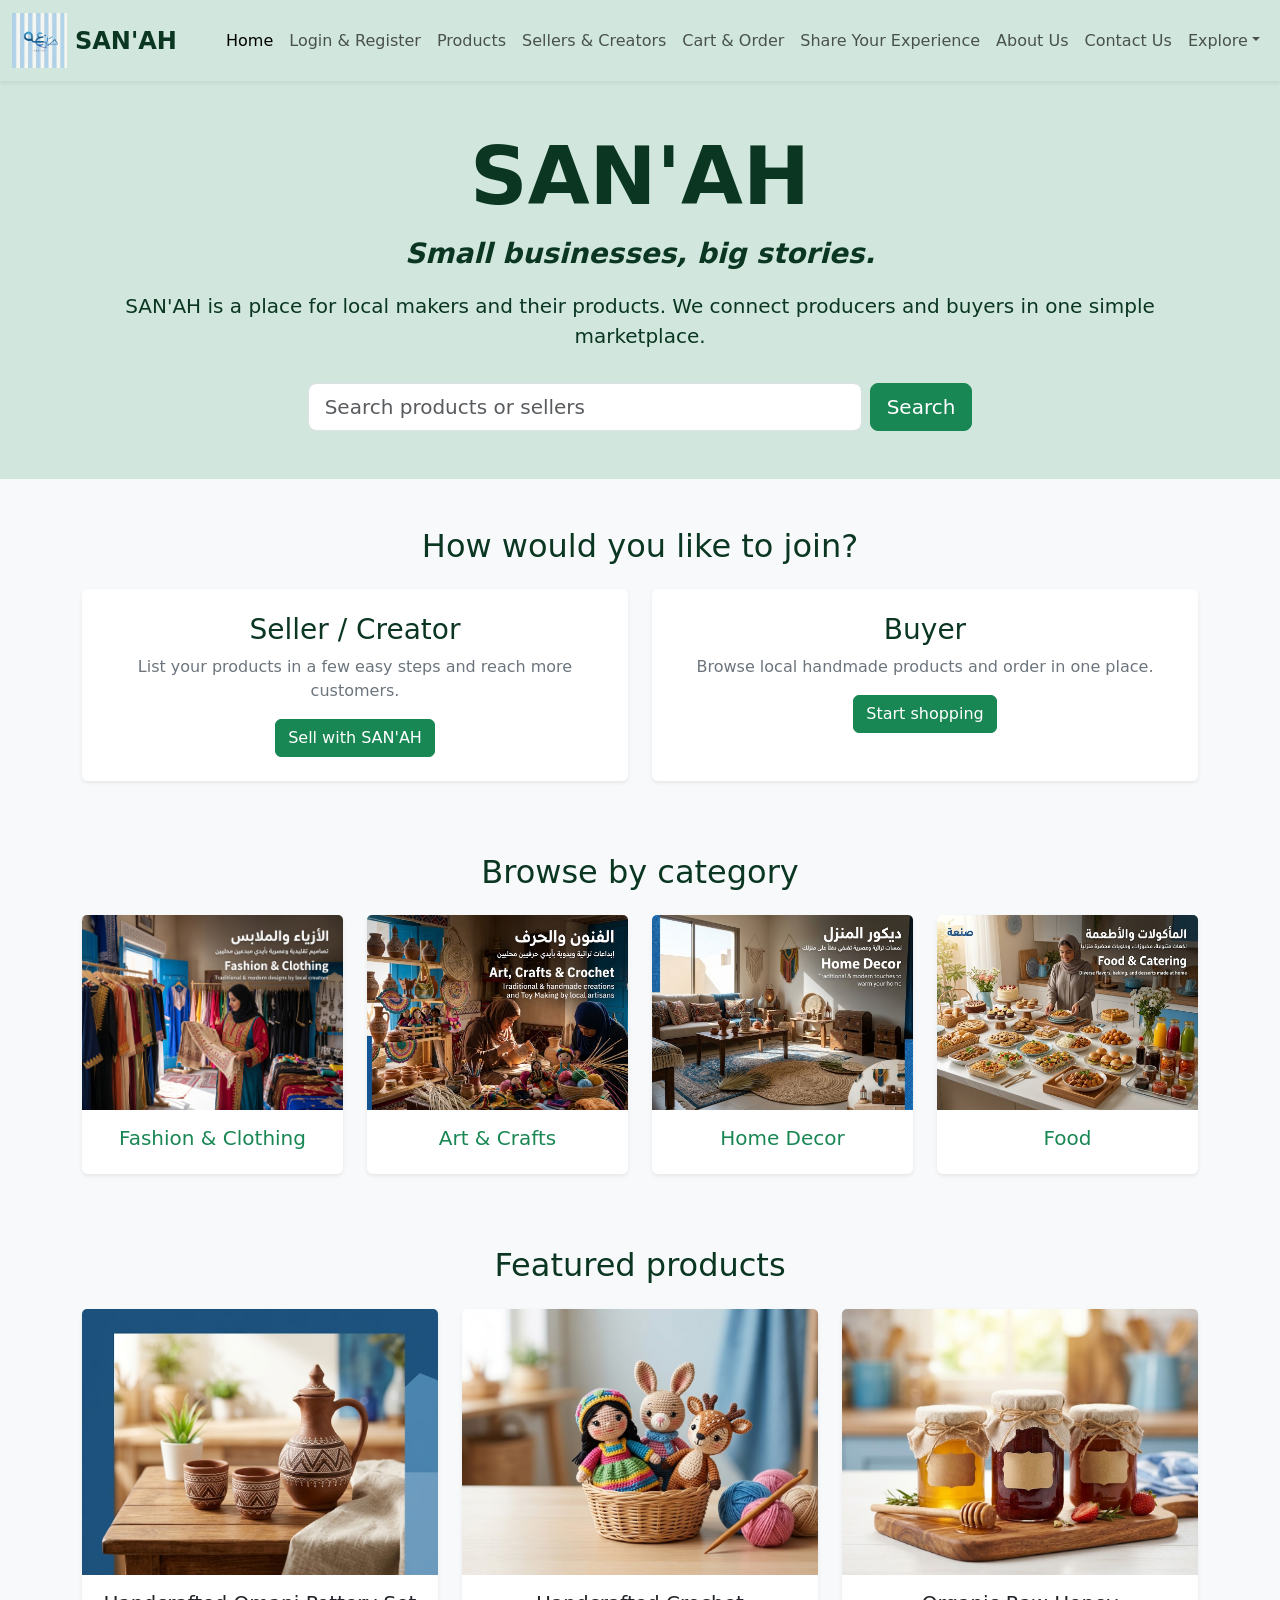
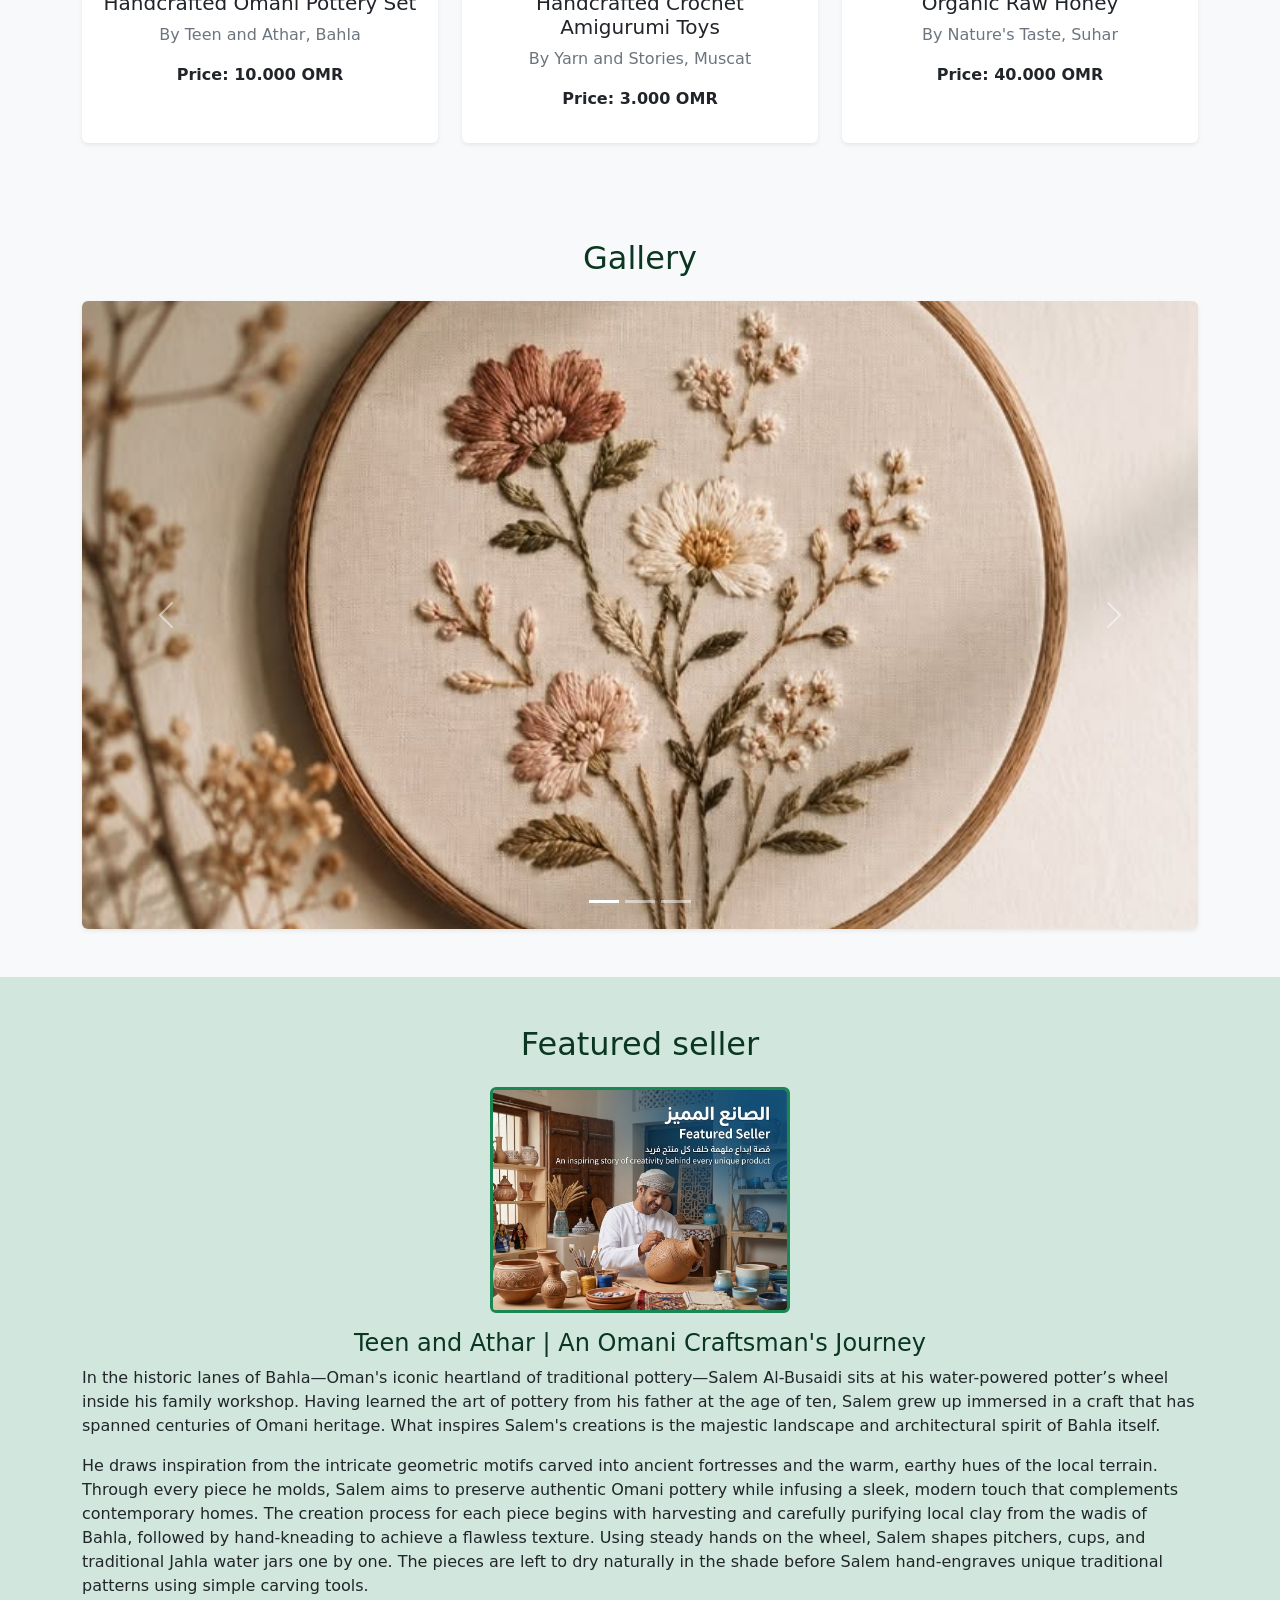
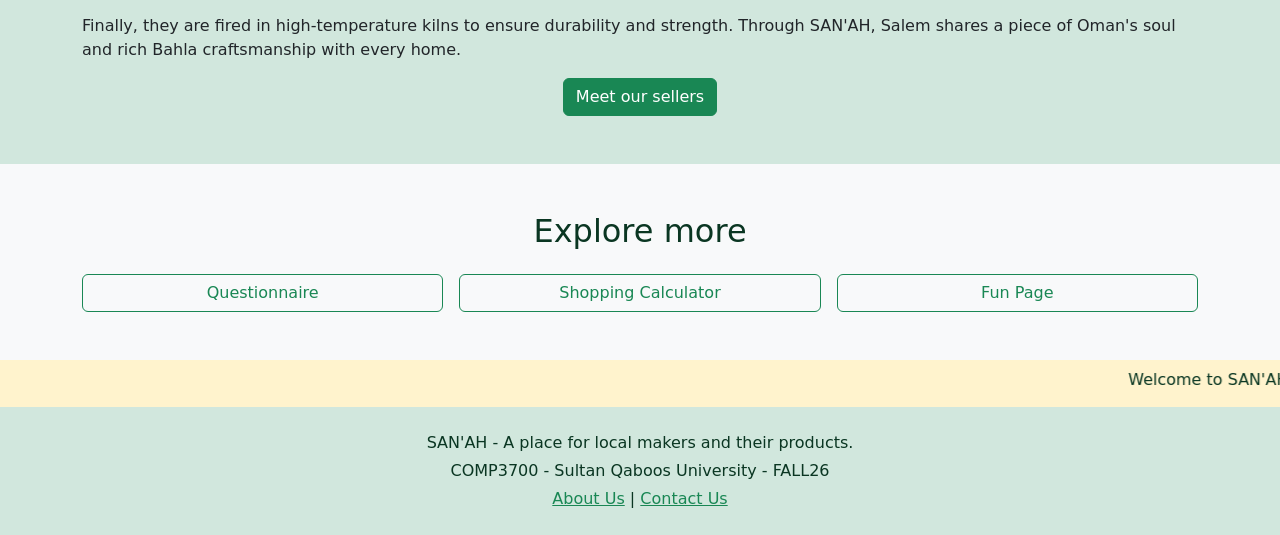
==== commit 050aa763: "Refactor carousel images to use ratio containers Updated carousel items to use a responsive ratio fo" ====
--- a/index.html
+++ b/index.html
@@ -191,13 +191,19 @@
 
         <div class="carousel-inner rounded shadow-sm">
           <div class="carousel-item active">
-            <img src="handmade1.jpg" class="d-block w-100" alt="Handmade local craft">
-          </div>
-          <div class="carousel-item ">
-            <img src="fashion1.jpg" class="d-block w-100" alt="Local fashion product">
-          </div>
-          <div class="carousel-item ">
-            <img src="food1.jpg" class="d-block w-100" alt="Local food product">
+            <div class="ratio ratio-16x9">
+              <img src="handmade1.jpg" class="d-block w-100 object-fit-cover" alt="Handmade local craft">
+            </div>
+          </div>
+          <div class="carousel-item">
+            <div class="ratio ratio-16x9">
+              <img src="fashion1.jpg" class="d-block w-100 object-fit-cover" alt="Local fashion product">
+            </div>
+          </div>
+          <div class="carousel-item">
+            <div class="ratio ratio-16x9">
+              <img src="food1.jpg" class="d-block w-100 object-fit-cover" alt="Local food product">
+            </div>
           </div>
         </div>
         
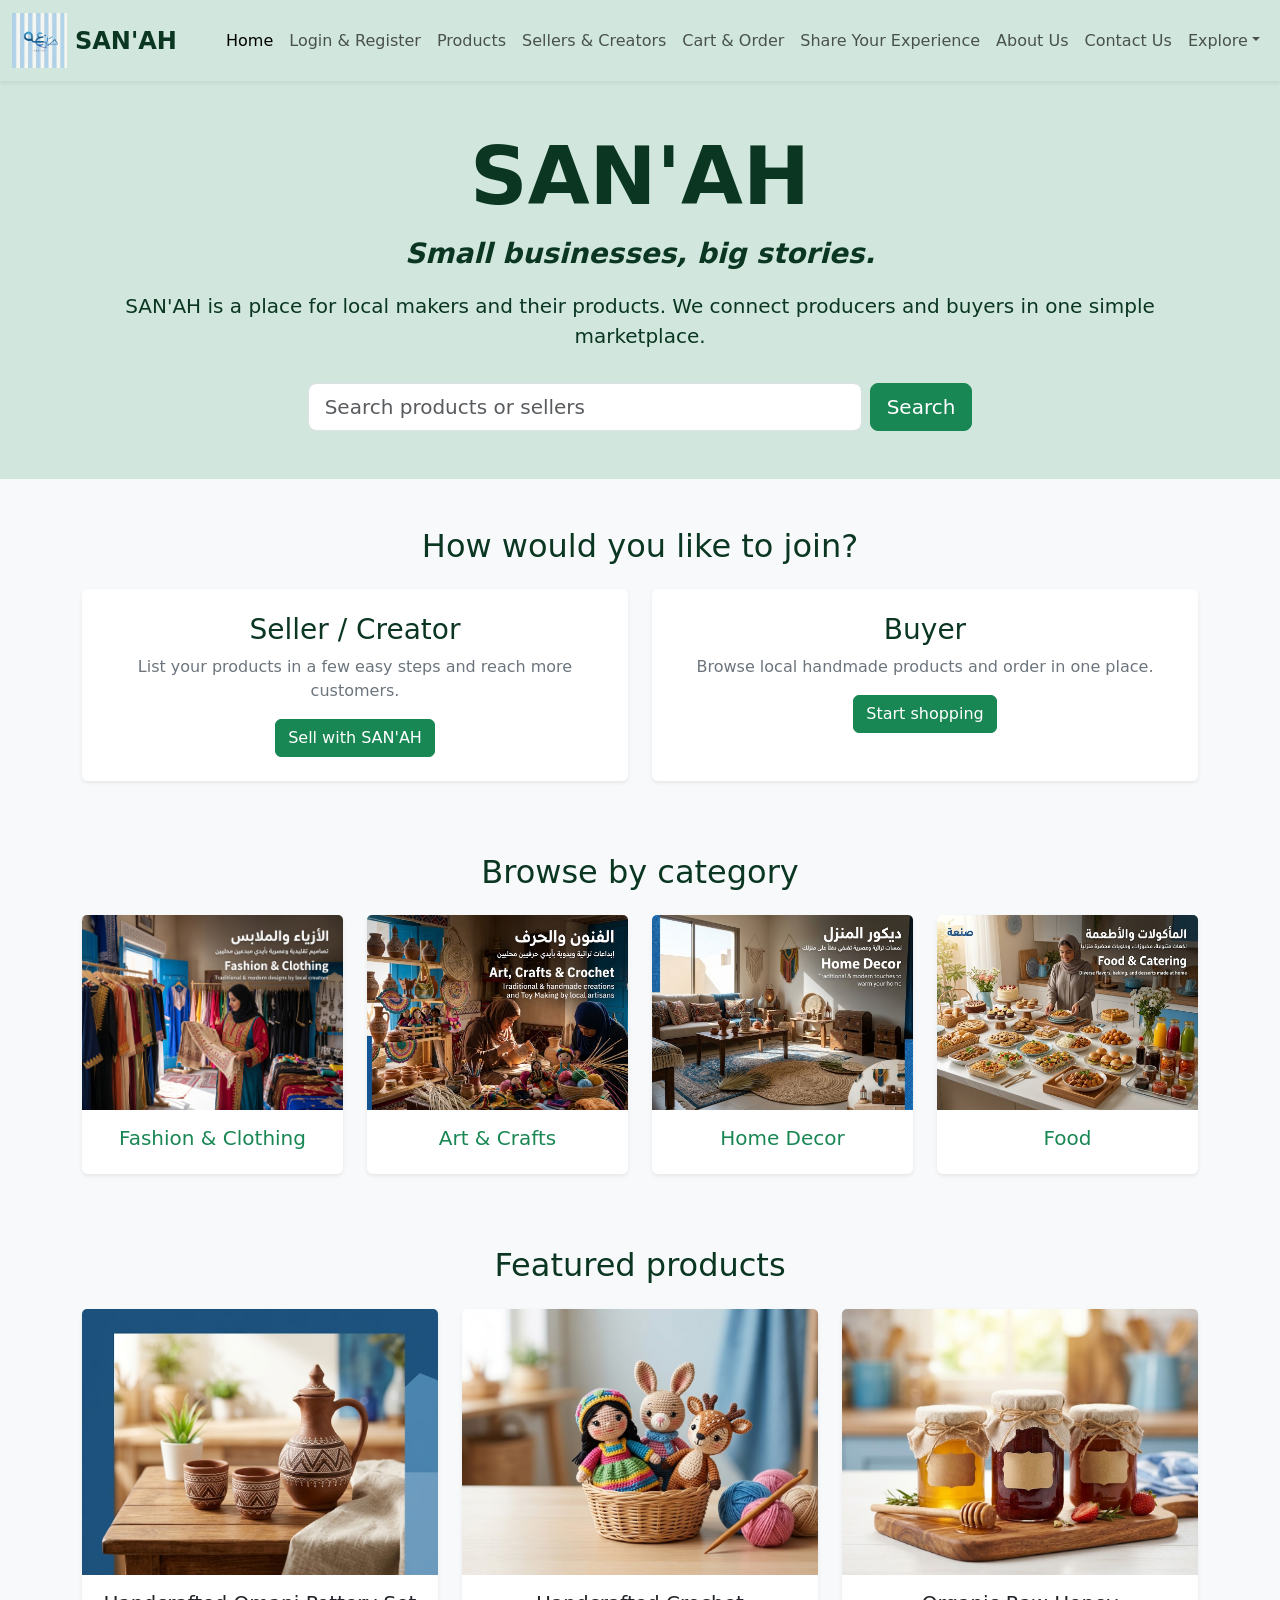
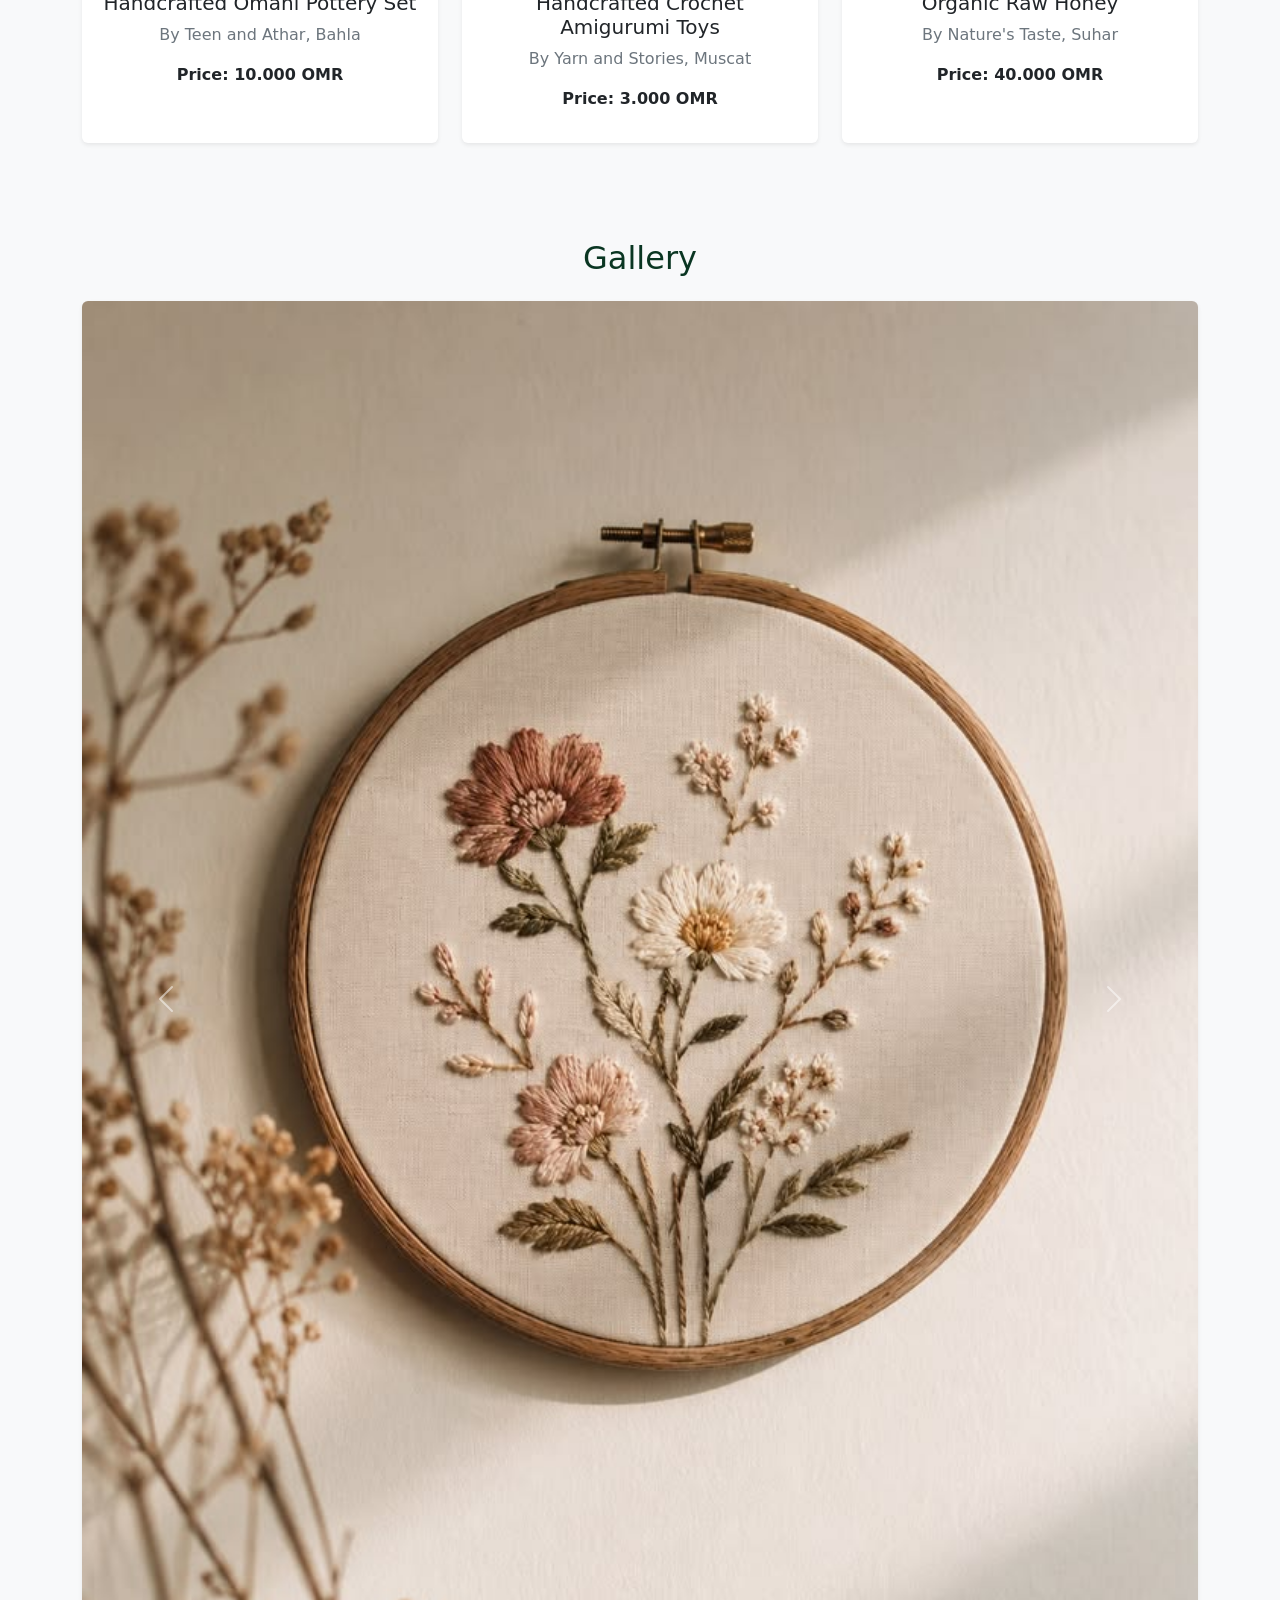
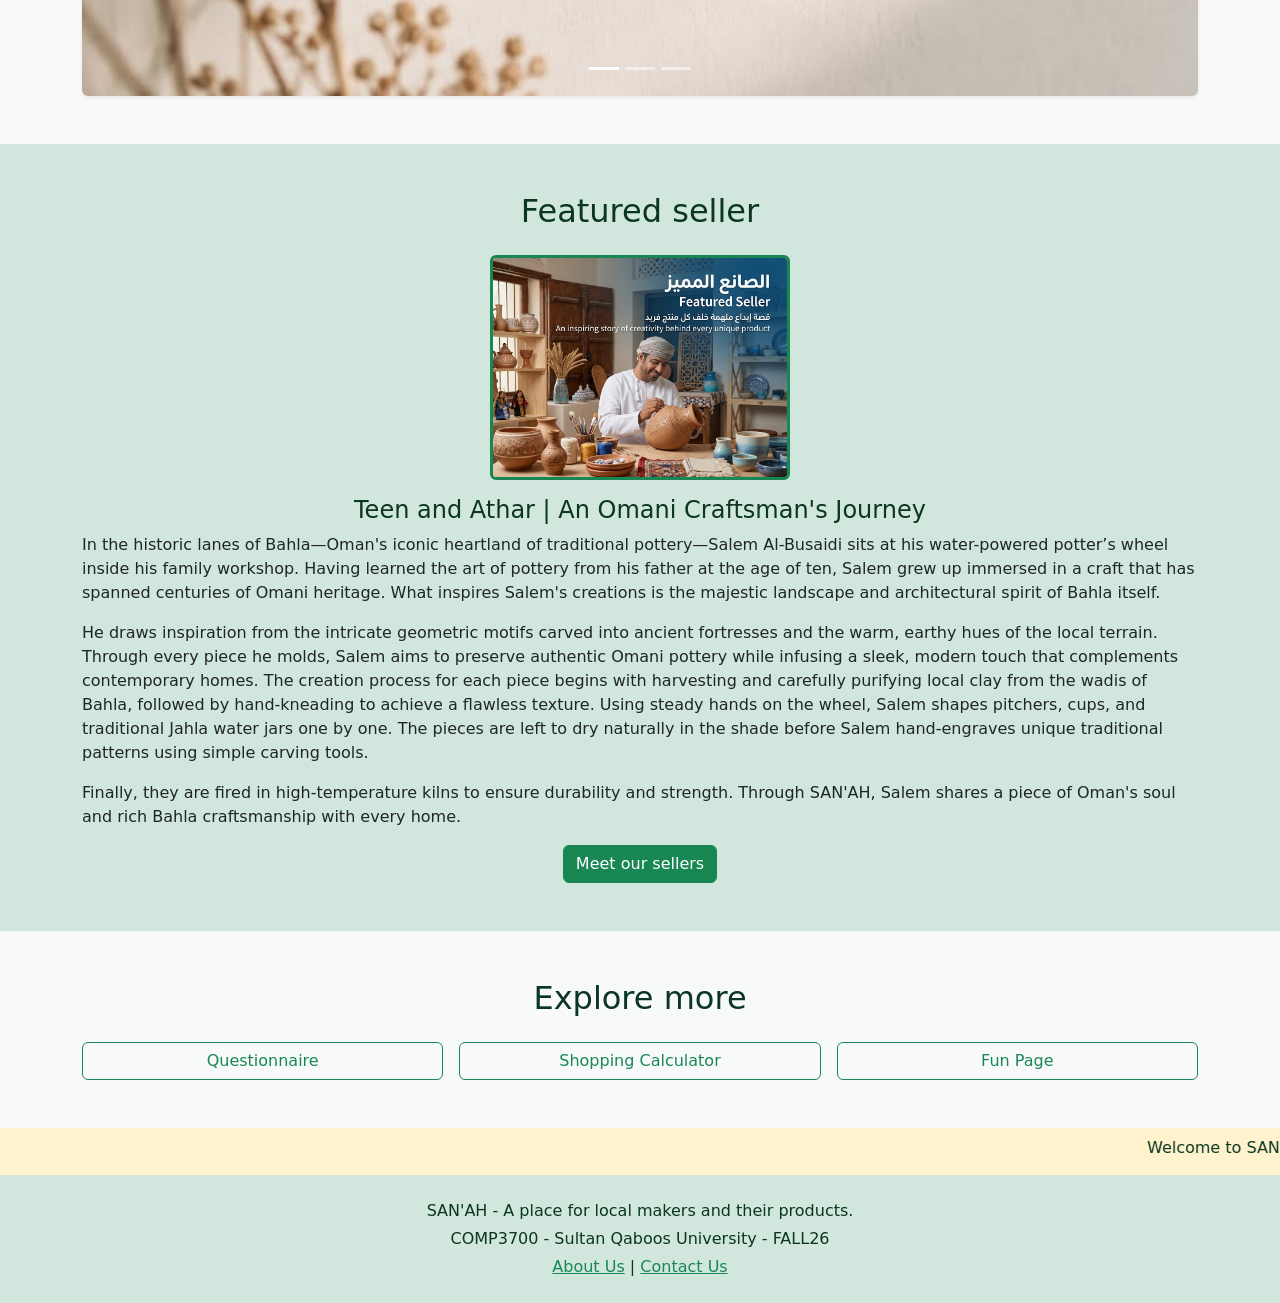
==== commit 463eb178: "Update index.html UPDATE THE INDEX.HTML PAGE  Signed-off-by: algalia7 <almasroorih2005@gmail.com>" ====
--- a/index.html
+++ b/index.html
@@ -5,7 +5,7 @@
   <meta name="viewport" content="width=device-width, initial-scale=1">
   <title>SAN'AH - Home</title>
 
-  <!-- Bootstrap 5 is the ONLY stylesheet used on this site -->
+  
   <link href="https://cdn.jsdelivr.net/npm/bootstrap@5.3.3/dist/css/bootstrap.min.css" rel="stylesheet">
 
 </head>
@@ -13,7 +13,7 @@
 <body class="bg-light">
 
   <!-- Responsive Bootstrap navigation bar -->
-     <nav class="navbar navbar-expand-xl navbar-light bg-success-subtle sticky-top shadow-sm">
+   <nav class="navbar navbar-expand-lg navbar-light bg-success-subtle sticky-top shadow-sm">
     <div class="container-fluid">
       <a class="navbar-brand d-flex align-items-center text-success-emphasis" href="index.html">
         <img src="logo.png" alt="SAN'AH logo" width="55" height="55" class="me-2">
@@ -22,7 +22,7 @@
       <button class="navbar-toggler" type="button" data-bs-toggle="collapse"
               data-bs-target="#mainNavbar" aria-controls="mainNavbar"
               aria-expanded="false" aria-label="Toggle navigation">
-        <span class="navbar-toggler-icon"></span>
+            <span class="navbar-toggler-icon"></span>
       </button>
       <div class="collapse navbar-collapse" id="mainNavbar">
         <ul class="navbar-nav ms-auto">
@@ -37,15 +37,16 @@
           <li class="nav-item dropdown">
             <a class="nav-link dropdown-toggle" href="#" role="button" data-bs-toggle="dropdown" aria-expanded="false">Explore</a>
             <ul class="dropdown-menu dropdown-menu-end">
-            <li><a class="dropdown-item" href="questionnaire.html">Questionnaire</a></li>
-            <li><a class="dropdown-item" href="calculate.html">Shopping Calculator</a></li>
-            <li><a class="dropdown-item" href="funpage.html">Fun Page</a></li>
-            </ul>
+              <li><a class="dropdown-item" href="questionnaire.html">Questionnaire</a></li>
+              <li><a class="dropdown-item" href="calculate.html">Shopping Calculator</a></li>
+              <li><a class="dropdown-item" href="funpage.html">Fun Page</a></li>
+
+            </ul> 
           </li>
-        </ul>
+      </ul>
       </div>
     </div>
-  </nav>
+   </nav>
 
    <main>
     <section class="bg-success-subtle text-success-emphasis text-center py-5">
@@ -191,19 +192,13 @@
 
         <div class="carousel-inner rounded shadow-sm">
           <div class="carousel-item active">
-            <div class="ratio ratio-16x9">
-              <img src="handmade1.jpg" class="d-block w-100 object-fit-cover" alt="Handmade local craft">
-            </div>
-          </div>
-          <div class="carousel-item">
-            <div class="ratio ratio-16x9">
-              <img src="fashion1.jpg" class="d-block w-100 object-fit-cover" alt="Local fashion product">
-            </div>
-          </div>
-          <div class="carousel-item">
-            <div class="ratio ratio-16x9">
-              <img src="food1.jpg" class="d-block w-100 object-fit-cover" alt="Local food product">
-            </div>
+            <img src="handmade1.jpg" class="d-block w-100" alt="Handmade local craft">
+          </div>
+          <div class="carousel-item ">
+            <img src="fashion1.jpg" class="d-block w-100" alt="Local fashion product">
+          </div>
+          <div class="carousel-item ">
+            <img src="food1.jpg" class="d-block w-100" alt="Local food product">
           </div>
         </div>
         
@@ -280,7 +275,9 @@
   </footer>
   <script src="https://cdn.jsdelivr.net/npm/bootstrap@5.3.3/dist/js/bootstrap.bundle.min.js"></script>
   
-  <script src="js/clock.js"></script>
+  <script src="js/clock.js">
+    
+  </script>
 
 </body>
 </html>
